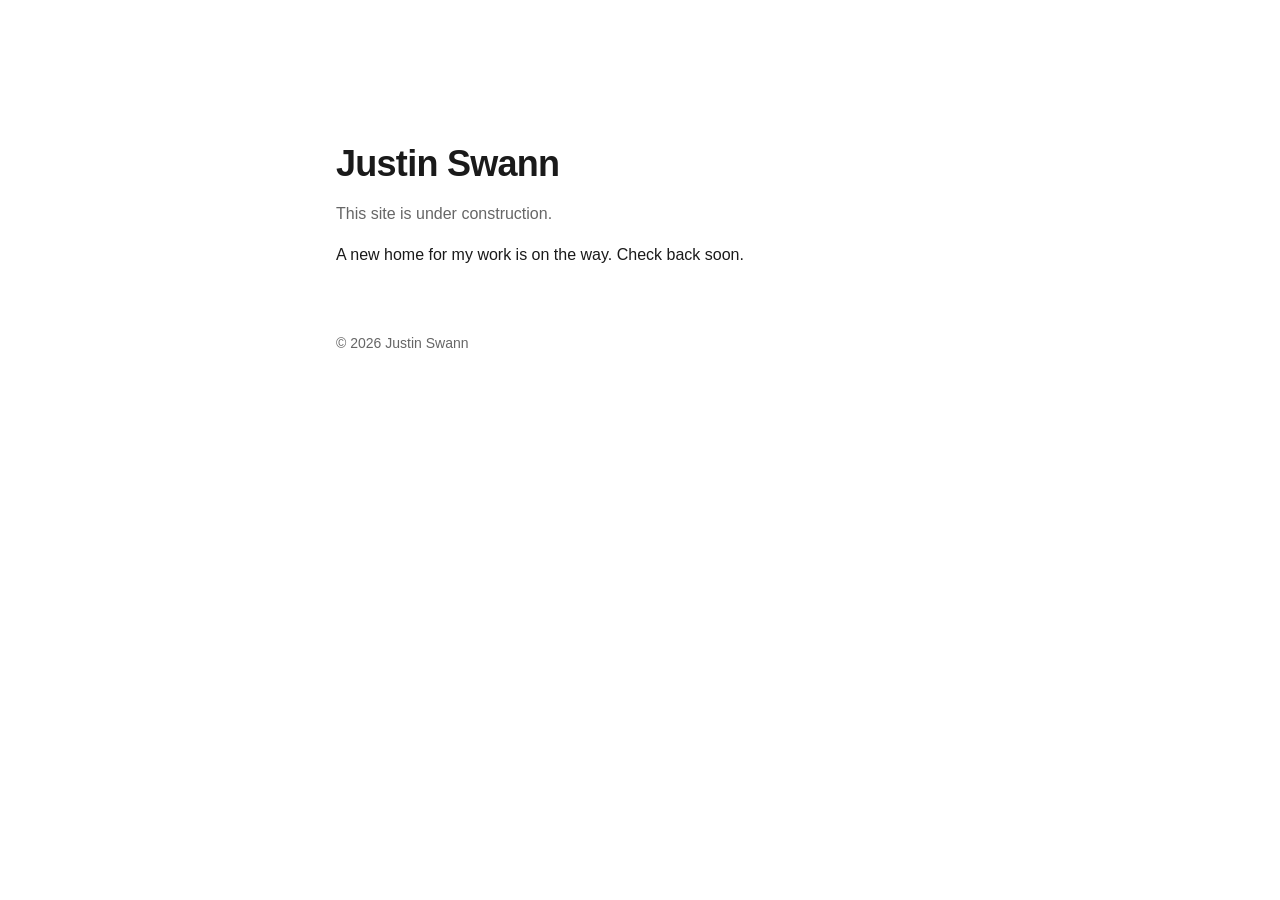
==== index.html @ 5f82a948 "Add starter index.html for GitHub Pages Co-Authored-By: Claude Fable 5.1 <noreply@anthropic.com> Cla" ====
<!DOCTYPE html>
<html lang="en">
<head>
  <meta charset="UTF-8">
  <meta name="viewport" content="width=device-width, initial-scale=1.0">
  <title>Justin Swann</title>
  <meta name="description" content="The personal website of Justin Swann.">
  <style>
    :root {
      --bg: #ffffff;
      --fg: #1a1a1a;
      --muted: #666666;
      --accent: #2a5db0;
    }
    @media (prefers-color-scheme: dark) {
      :root {
        --bg: #121212;
        --fg: #f0f0f0;
        --muted: #a0a0a0;
        --accent: #7aa7ff;
      }
    }
    * { box-sizing: border-box; }
    body {
      margin: 0;
      background: var(--bg);
      color: var(--fg);
      font-family: -apple-system, BlinkMacSystemFont, "Segoe UI", Roboto, Helvetica, Arial, sans-serif;
      line-height: 1.6;
    }
    main {
      max-width: 640px;
      margin: 0 auto;
      padding: 15vh 16px 64px;
    }
    h1 {
      font-size: 2.25rem;
      margin: 0 0 0.5rem;
      letter-spacing: -0.02em;
    }
    p { margin: 0 0 1rem; }
    .muted { color: var(--muted); }
    a { color: var(--accent); }
    footer {
      margin-top: 4rem;
      font-size: 0.875rem;
      color: var(--muted);
    }
  </style>
</head>
<body>
  <main>
    <h1>Justin Swann</h1>
    <p class="muted">This site is under construction.</p>
    <p>A new home for my work is on the way. Check back soon.</p>
    <footer>&copy; 2026 Justin Swann</footer>
  </main>
</body>
</html>
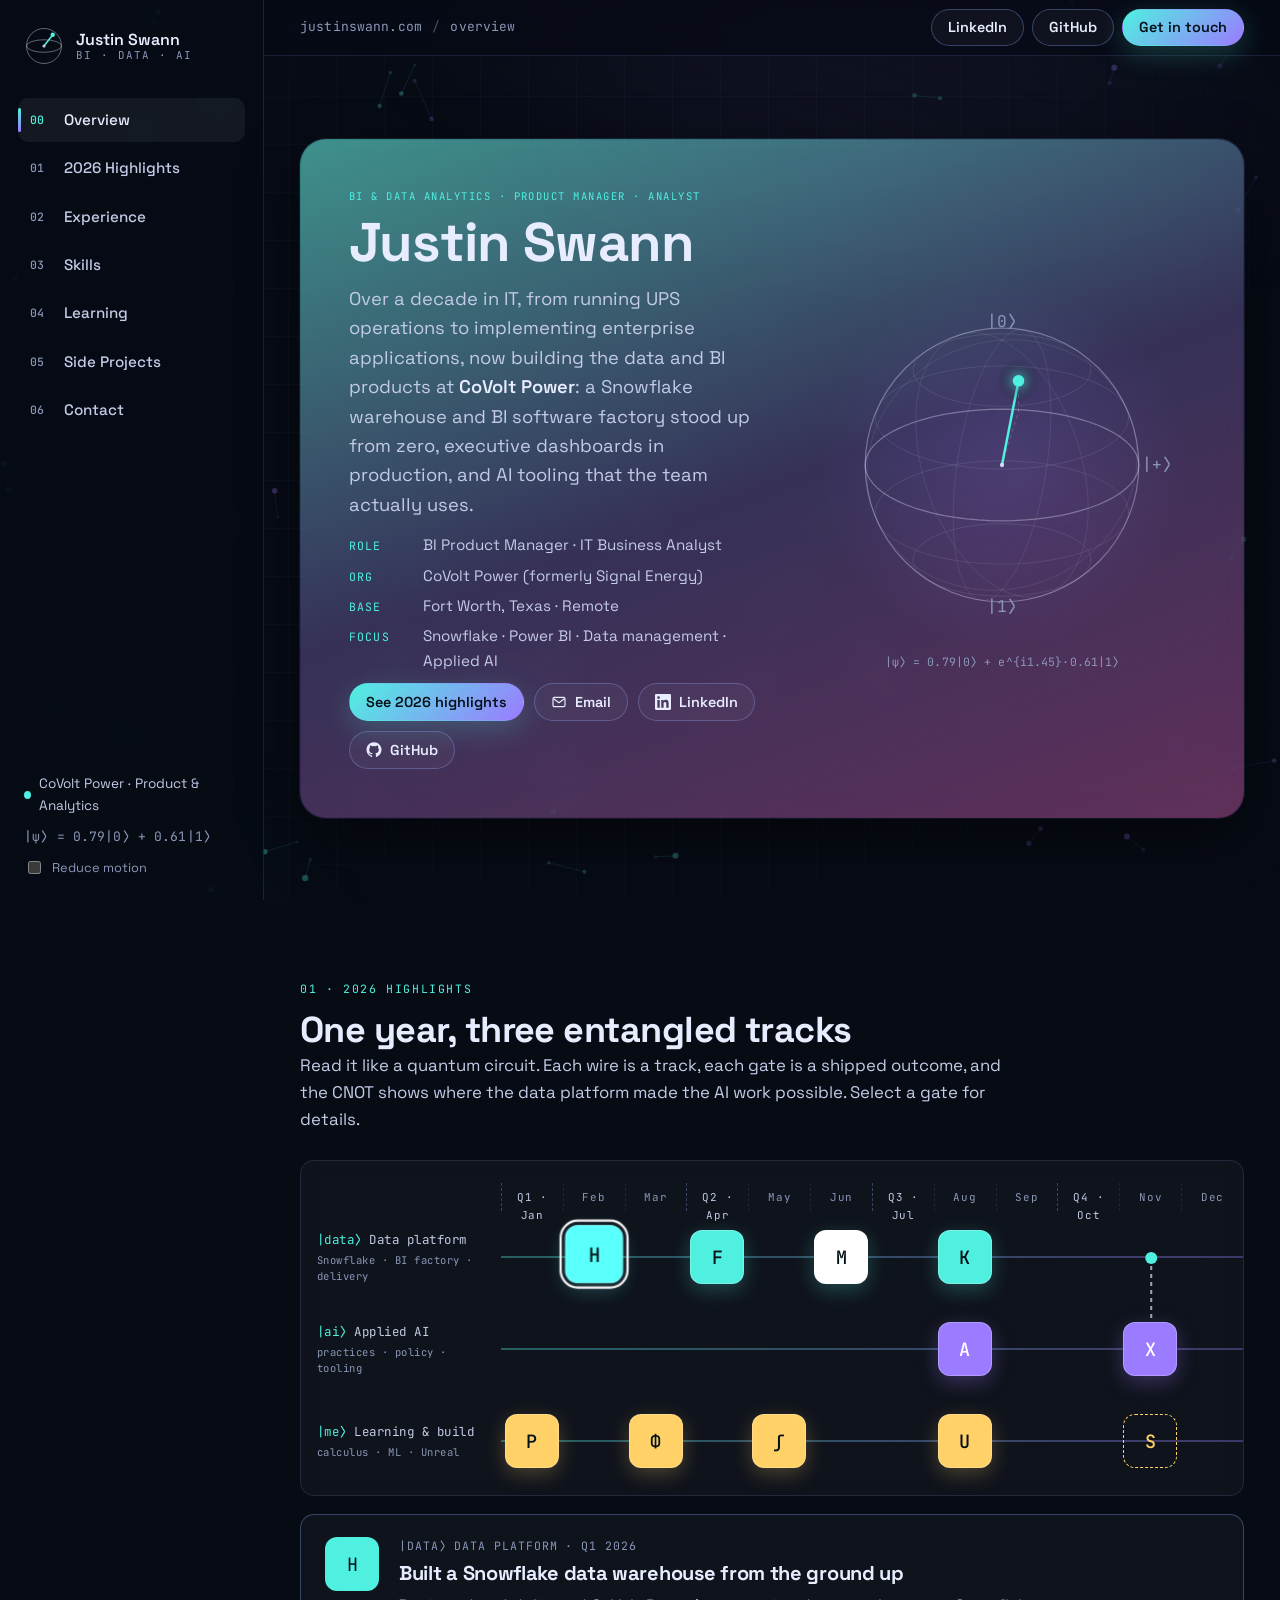
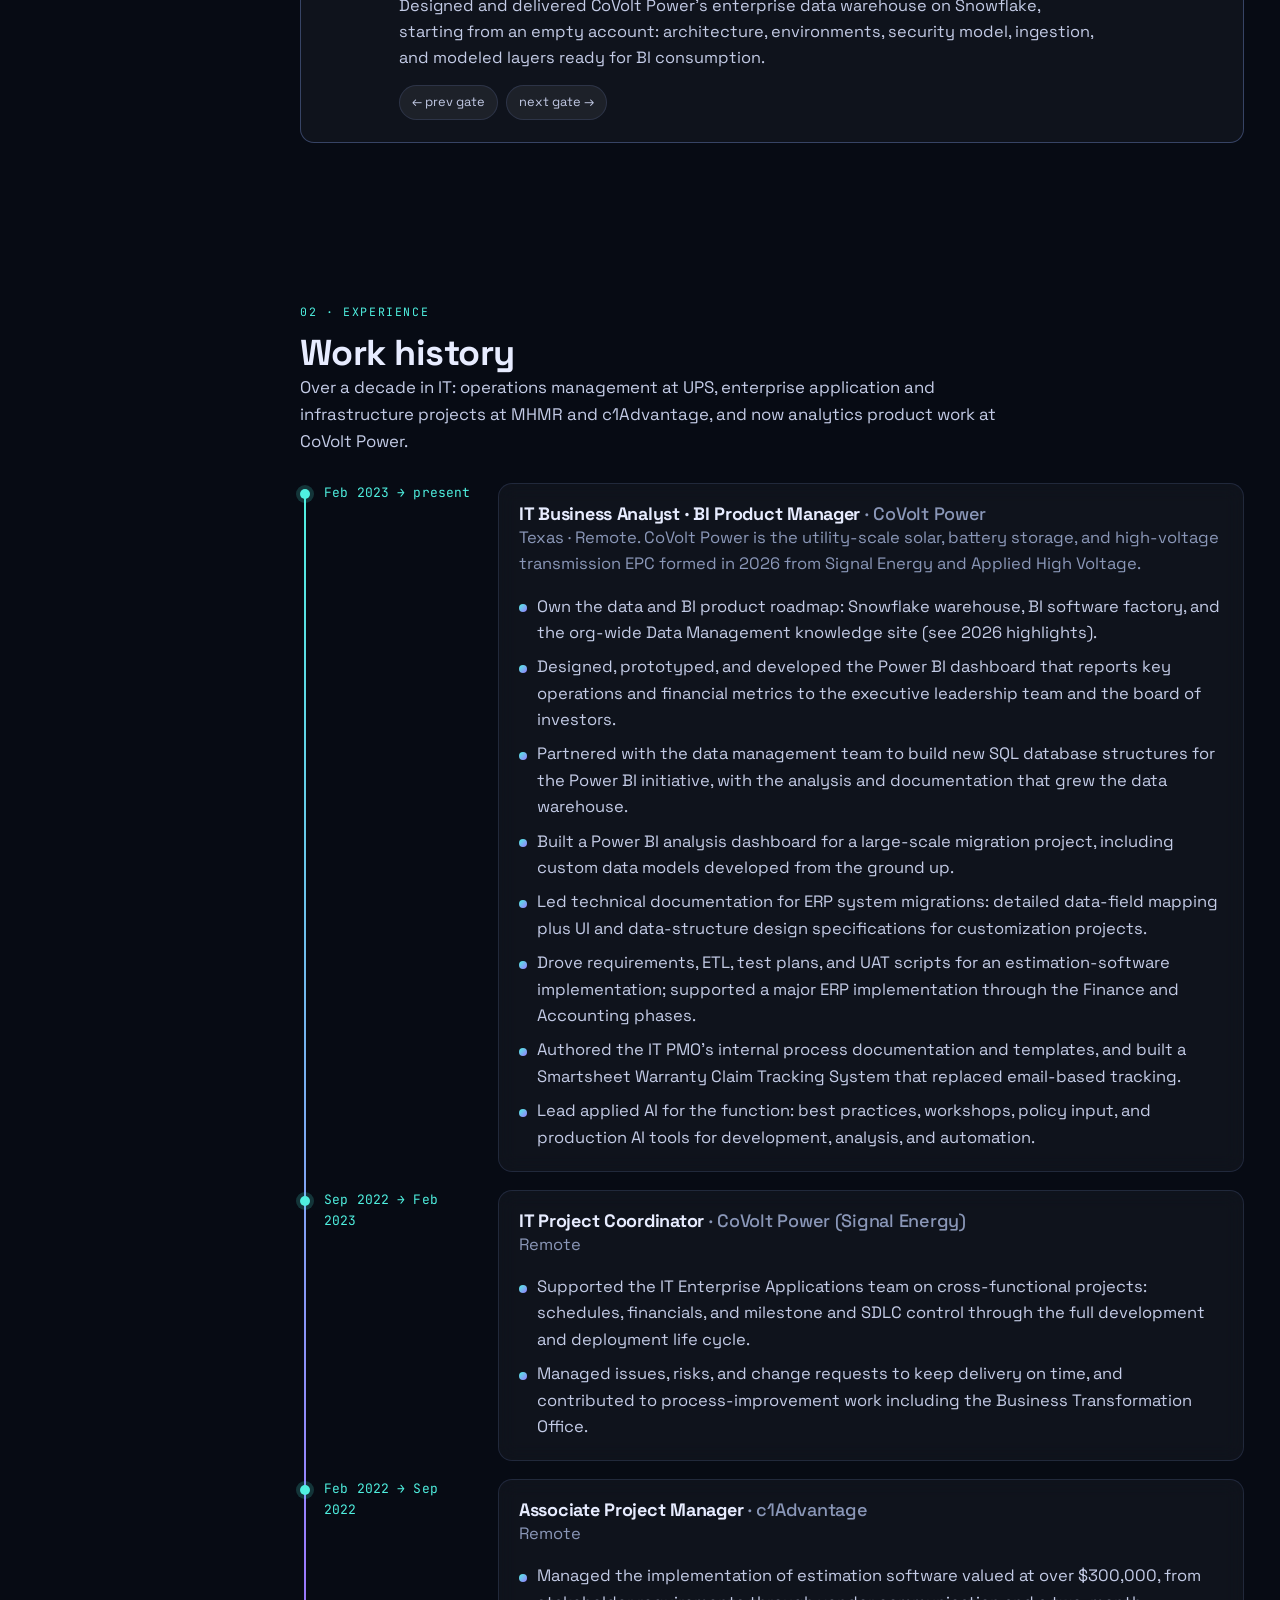
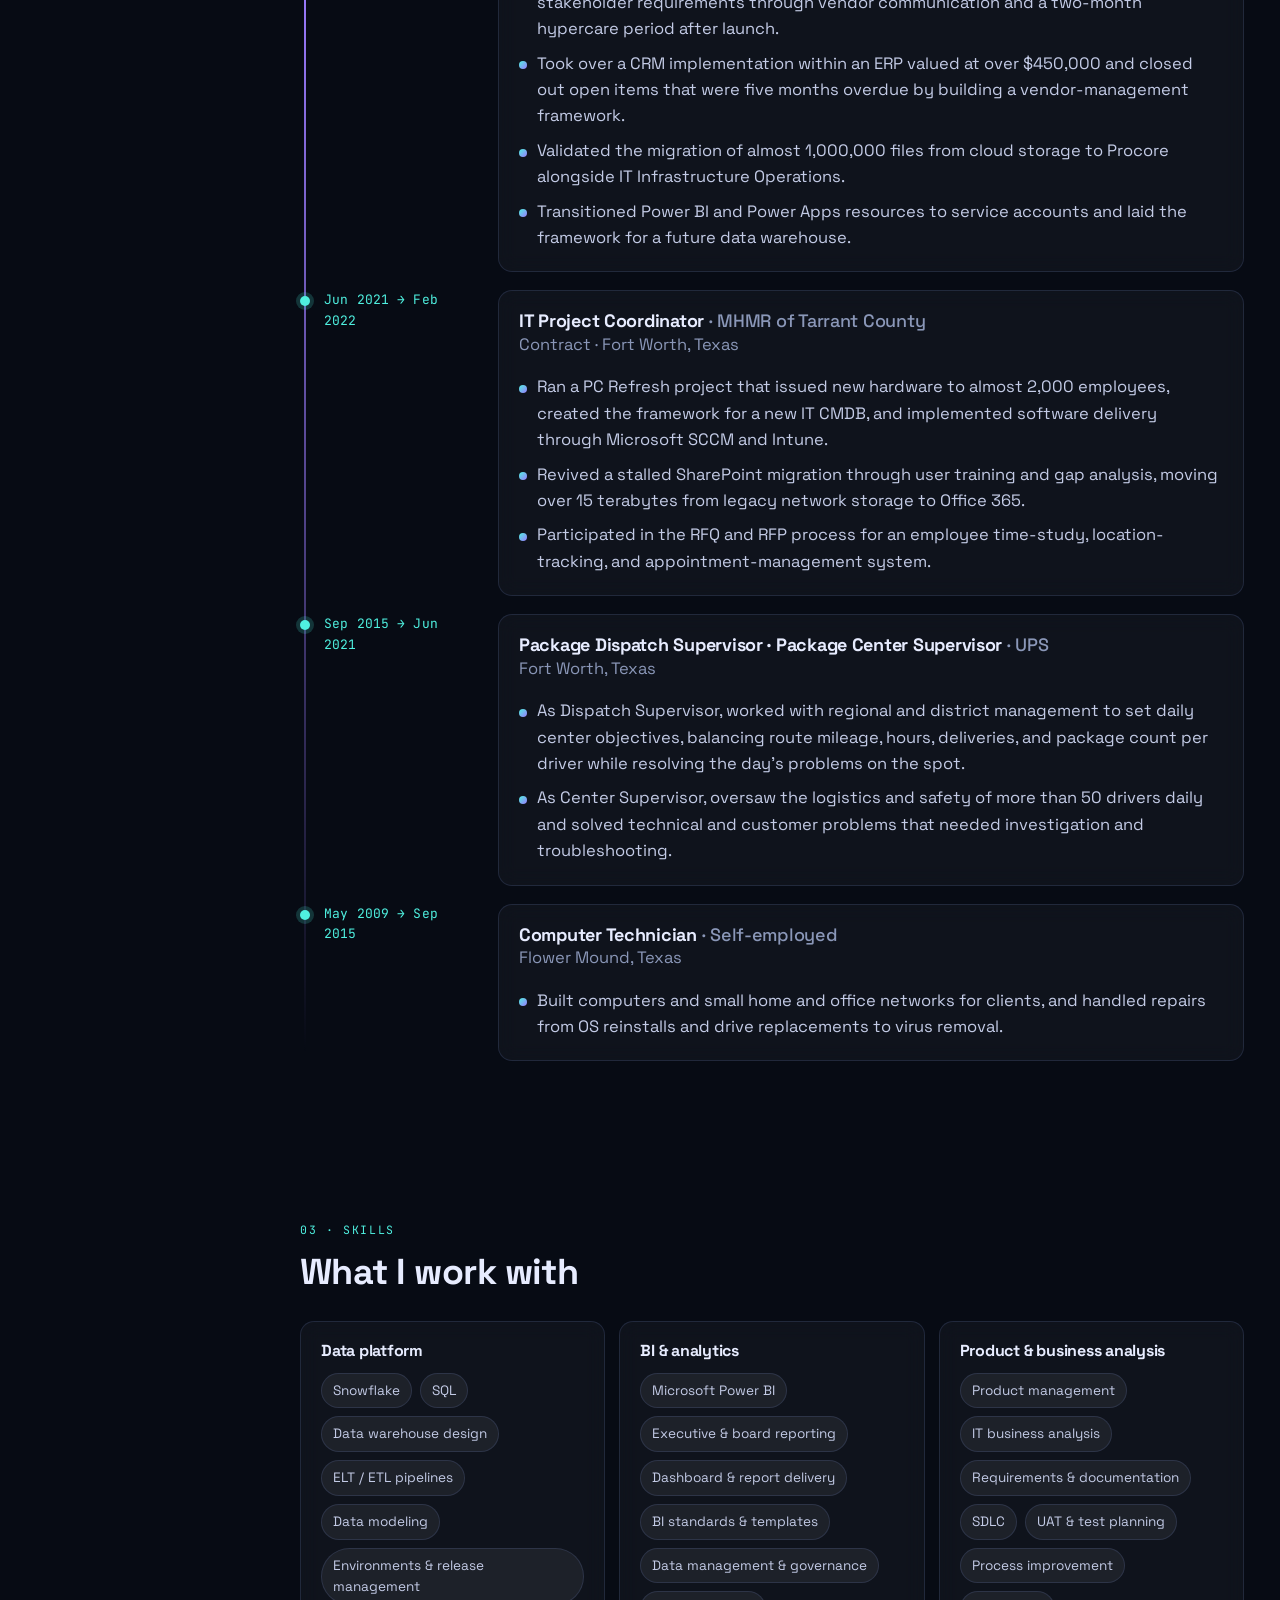
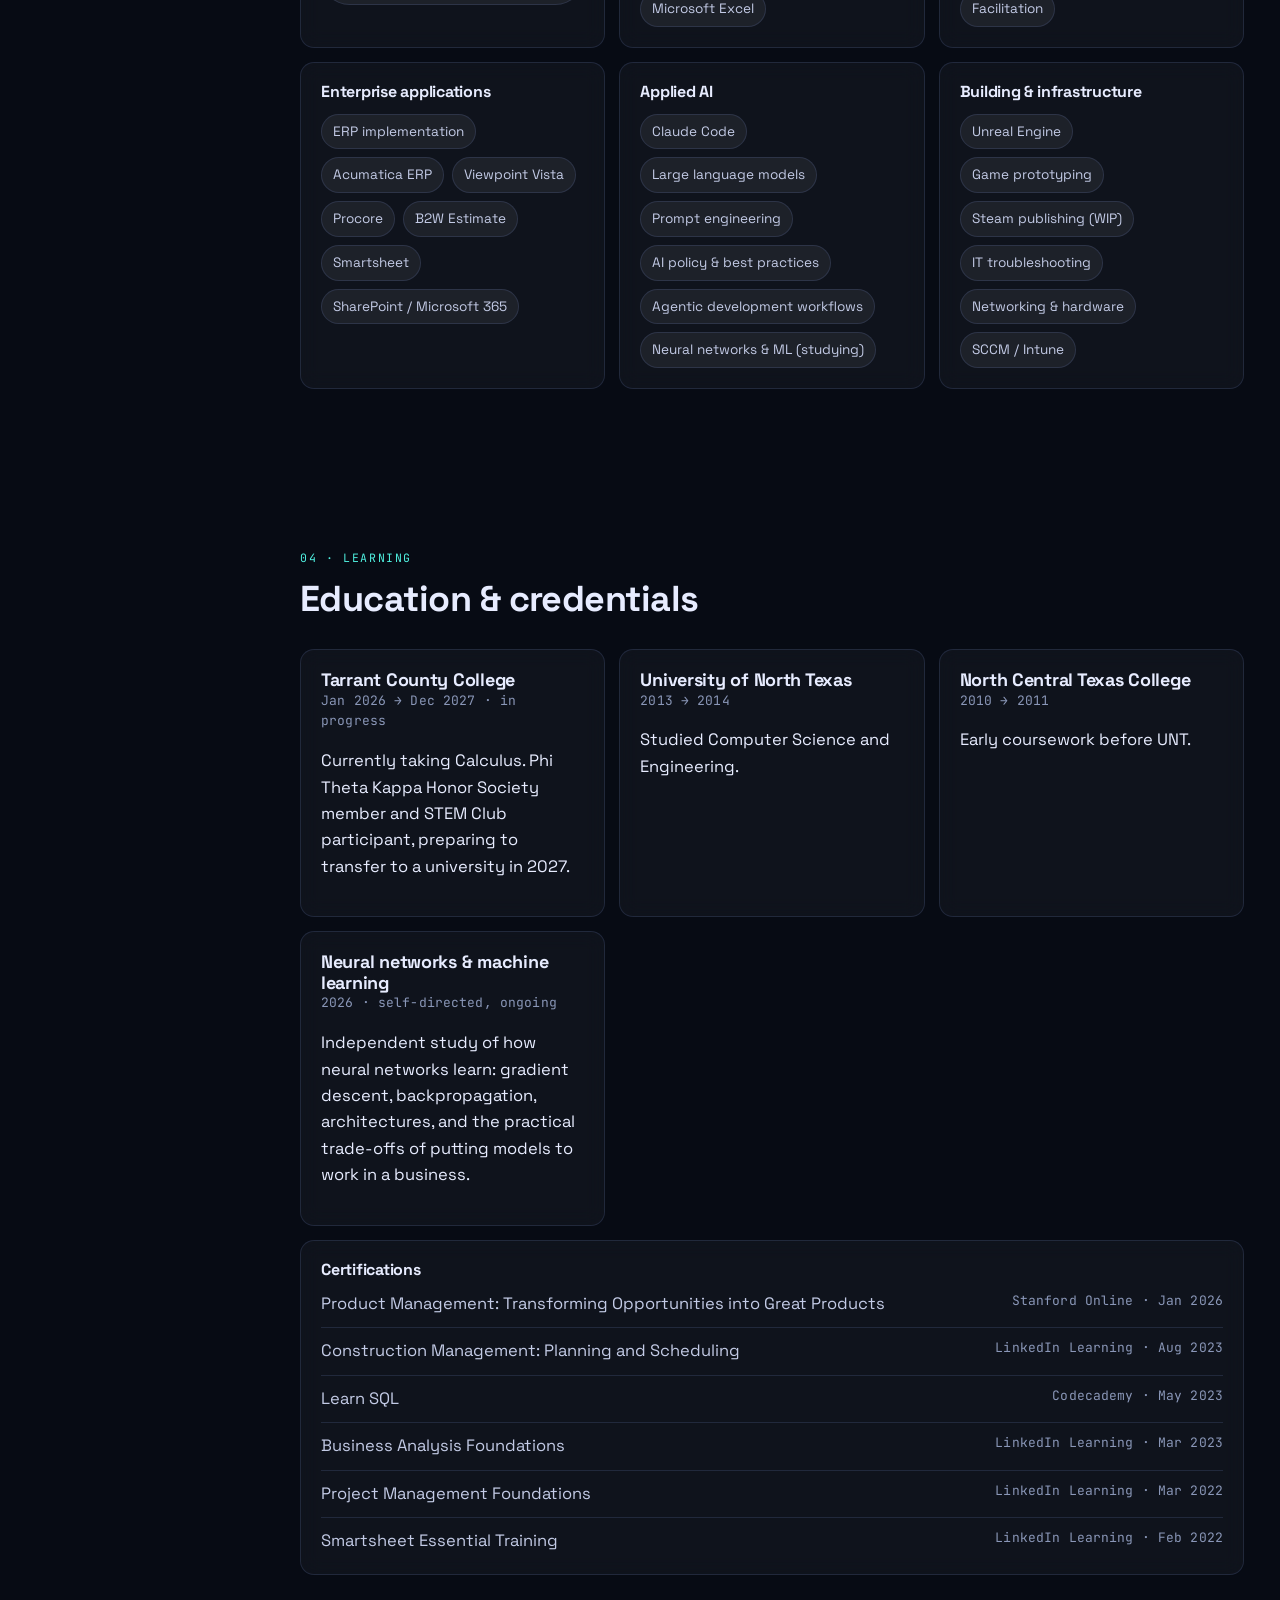
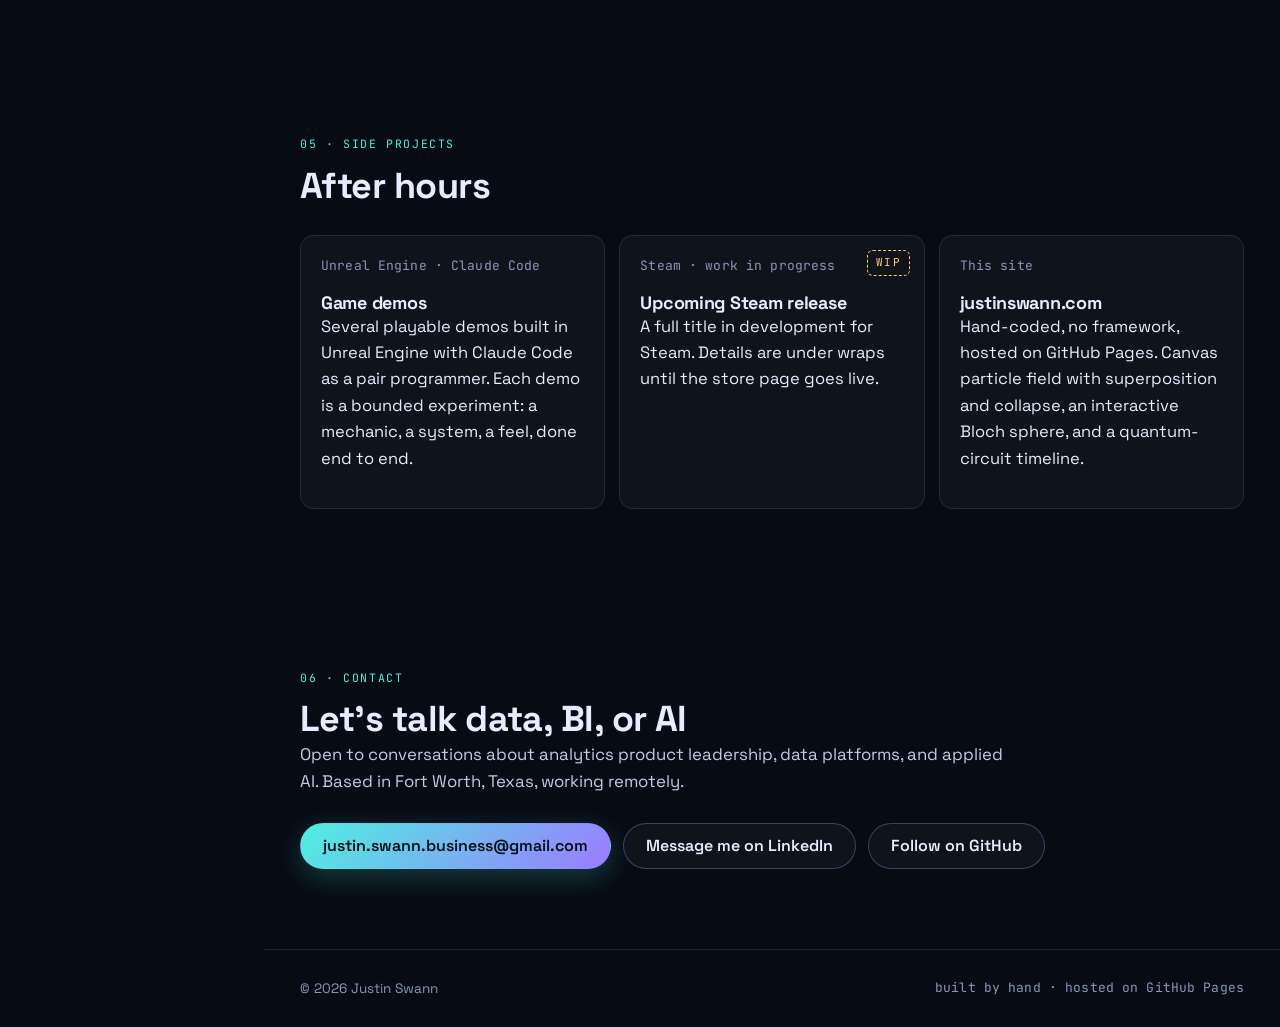
==== commit 481a1595: "Build quantum-themed portfolio site Replace the placeholder page with the full static site: app-shel" ====
--- a/index.html
+++ b/index.html
@@ -1,59 +1,516 @@
 <!DOCTYPE html>
-<html lang="en">
+<html lang="en" dir="ltr" class="no-js">
 <head>
   <meta charset="UTF-8">
-  <meta name="viewport" content="width=device-width, initial-scale=1.0">
-  <title>Justin Swann</title>
-  <meta name="description" content="The personal website of Justin Swann.">
-  <style>
-    :root {
-      --bg: #ffffff;
-      --fg: #1a1a1a;
-      --muted: #666666;
-      --accent: #2a5db0;
-    }
-    @media (prefers-color-scheme: dark) {
-      :root {
-        --bg: #121212;
-        --fg: #f0f0f0;
-        --muted: #a0a0a0;
-        --accent: #7aa7ff;
+  <meta name="viewport" content="width=device-width, initial-scale=1, viewport-fit=cover">
+  <title>Justin Swann | BI &amp; Data Analytics Product Manager</title>
+  <meta name="description" content="Justin Swann is a BI &amp; Data Analytics Product Manager and IT Business Analyst at CoVolt Power, based in Fort Worth, Texas. In 2026 he built a Snowflake data warehouse and BI software factory from the ground up, shipped production Power BI dashboards across the organization, and led AI best-practice and tooling efforts.">
+  <meta name="author" content="Justin Swann">
+  <meta name="robots" content="index, follow, max-image-preview:large, max-snippet:-1">
+  <meta name="theme-color" content="#070b14">
+  <meta name="color-scheme" content="dark">
+  <link rel="canonical" href="https://www.justinswann.com/">
+
+  <!-- Open Graph -->
+  <meta property="og:type" content="profile">
+  <meta property="og:site_name" content="Justin Swann">
+  <meta property="og:title" content="Justin Swann | BI &amp; Data Analytics Product Manager">
+  <meta property="og:description" content="Building data platforms, BI products, and production AI tooling at CoVolt Power. Portfolio, 2026 highlights, and contact.">
+  <meta property="og:url" content="https://www.justinswann.com/">
+  <meta property="og:image" content="https://www.justinswann.com/assets/img/og-image.png">
+  <meta property="og:image:width" content="1200">
+  <meta property="og:image:height" content="630">
+  <meta property="og:image:alt" content="Justin Swann, BI and Data Analytics Product Manager, on a quantum-themed background">
+  <meta property="og:locale" content="en_US">
+  <meta property="profile:first_name" content="Justin">
+  <meta property="profile:last_name" content="Swann">
+
+  <!-- Twitter / X -->
+  <meta name="twitter:card" content="summary_large_image">
+  <meta name="twitter:title" content="Justin Swann | BI &amp; Data Analytics Product Manager">
+  <meta name="twitter:description" content="Building data platforms, BI products, and production AI tooling at CoVolt Power.">
+  <meta name="twitter:image" content="https://www.justinswann.com/assets/img/og-image.png">
+
+  <!-- Icons -->
+  <link rel="icon" href="/assets/img/favicon.svg" type="image/svg+xml">
+  <link rel="icon" href="/assets/img/favicon-32.png" sizes="32x32" type="image/png">
+  <link rel="apple-touch-icon" href="/assets/img/apple-touch-icon.png">
+  <link rel="manifest" href="/site.webmanifest">
+
+  <!-- Fonts -->
+  <link rel="preconnect" href="https://fonts.googleapis.com">
+  <link rel="preconnect" href="https://fonts.gstatic.com" crossorigin>
+  <link rel="stylesheet" href="https://fonts.googleapis.com/css2?family=Space+Grotesk:wght@400;500;700&family=JetBrains+Mono:wght@400;500&display=swap">
+
+  <link rel="stylesheet" href="/assets/css/styles.css">
+
+  <!-- Structured data -->
+  <script type="application/ld+json">
+  {
+    "@context": "https://schema.org",
+    "@graph": [
+      {
+        "@type": "Person",
+        "@id": "https://www.justinswann.com/#person",
+        "name": "Justin Swann",
+        "givenName": "Justin",
+        "familyName": "Swann",
+        "url": "https://www.justinswann.com/",
+        "image": "https://www.justinswann.com/assets/img/og-image.png",
+        "jobTitle": ["BI & Data Analytics Product Manager", "IT Business Analyst"],
+        "description": "BI and Data Analytics Product Manager and IT Business Analyst with over a decade in IT. Builds Snowflake data warehouses, Power BI products, and production AI tooling.",
+        "email": "mailto:justin.swann.business@gmail.com",
+        "address": { "@type": "PostalAddress", "addressLocality": "Fort Worth", "addressRegion": "TX", "addressCountry": "US" },
+        "alumniOf": [
+          { "@type": "CollegeOrUniversity", "name": "Tarrant County College" },
+          { "@type": "CollegeOrUniversity", "name": "University of North Texas" },
+          { "@type": "CollegeOrUniversity", "name": "North Central Texas College" }
+        ],
+        "memberOf": { "@type": "Organization", "name": "Phi Theta Kappa Honor Society" },
+        "hasCredential": [
+          { "@type": "EducationalOccupationalCredential", "name": "Product Management: Transforming Opportunities into Great Products", "credentialCategory": "certificate", "recognizedBy": { "@type": "Organization", "name": "Stanford Online" } },
+          { "@type": "EducationalOccupationalCredential", "name": "Learn SQL", "credentialCategory": "certificate", "recognizedBy": { "@type": "Organization", "name": "Codecademy" } }
+        ],
+        "worksFor": {
+          "@type": "Organization",
+          "name": "CoVolt Power",
+          "url": "https://www.covolt.com/"
+        },
+        "sameAs": [
+          "https://www.linkedin.com/in/justin-swann",
+          "https://github.com/justinswann-site"
+        ],
+        "knowsAbout": [
+          "Business Intelligence",
+          "Data Analytics",
+          "Snowflake",
+          "Microsoft Power BI",
+          "SQL",
+          "Data Warehousing",
+          "Business Analysis",
+          "ERP Implementation",
+          "ELT Pipelines",
+          "Data Management",
+          "Product Management",
+          "Artificial Intelligence",
+          "Machine Learning",
+          "Claude Code",
+          "Unreal Engine"
+        ]
+      },
+      {
+        "@type": "WebSite",
+        "@id": "https://www.justinswann.com/#website",
+        "url": "https://www.justinswann.com/",
+        "name": "Justin Swann",
+        "description": "Portfolio and resume of Justin Swann, BI and Data Analytics Product Manager.",
+        "inLanguage": "en-US",
+        "about": { "@id": "https://www.justinswann.com/#person" }
+      },
+      {
+        "@type": "ProfilePage",
+        "@id": "https://www.justinswann.com/#profilepage",
+        "url": "https://www.justinswann.com/",
+        "name": "Justin Swann | BI & Data Analytics Product Manager",
+        "mainEntity": { "@id": "https://www.justinswann.com/#person" },
+        "isPartOf": { "@id": "https://www.justinswann.com/#website" }
       }
-    }
-    * { box-sizing: border-box; }
-    body {
-      margin: 0;
-      background: var(--bg);
-      color: var(--fg);
-      font-family: -apple-system, BlinkMacSystemFont, "Segoe UI", Roboto, Helvetica, Arial, sans-serif;
-      line-height: 1.6;
-    }
-    main {
-      max-width: 640px;
-      margin: 0 auto;
-      padding: 15vh 16px 64px;
-    }
-    h1 {
-      font-size: 2.25rem;
-      margin: 0 0 0.5rem;
-      letter-spacing: -0.02em;
-    }
-    p { margin: 0 0 1rem; }
-    .muted { color: var(--muted); }
-    a { color: var(--accent); }
-    footer {
-      margin-top: 4rem;
-      font-size: 0.875rem;
-      color: var(--muted);
-    }
-  </style>
+    ]
+  }
+  </script>
 </head>
 <body>
-  <main>
-    <h1>Justin Swann</h1>
-    <p class="muted">This site is under construction.</p>
-    <p>A new home for my work is on the way. Check back soon.</p>
-    <footer>&copy; 2026 Justin Swann</footer>
-  </main>
+  <a class="skip-link" href="#main">Skip to content</a>
+
+  <!-- Quantum particle field (decorative) -->
+  <canvas id="qfield" class="qfield" aria-hidden="true"></canvas>
+
+  <div class="app" id="top">
+    <!-- ===== Sidebar (desktop app chrome) ===== -->
+    <aside class="sidebar" aria-label="Site navigation">
+      <a class="brand" href="#top">
+        <span class="brand-mark" aria-hidden="true">
+          <svg viewBox="0 0 64 64" width="40" height="40" focusable="false">
+            <circle cx="32" cy="32" r="28" fill="none" stroke="currentColor" stroke-width="1.5" opacity=".5"/>
+            <ellipse cx="32" cy="32" rx="28" ry="10" fill="none" stroke="currentColor" stroke-width="1.5" opacity=".5"/>
+            <line x1="32" y1="32" x2="46" y2="14" stroke="var(--accent)" stroke-width="2.5" stroke-linecap="round"/>
+            <circle cx="46" cy="14" r="3.5" fill="var(--accent)"/>
+            <circle cx="32" cy="32" r="2.5" fill="currentColor"/>
+          </svg>
+        </span>
+        <span class="brand-text">
+          <strong>Justin Swann</strong>
+          <small>BI · Data · AI</small>
+        </span>
+      </a>
+
+      <nav class="nav" aria-label="Sections">
+        <a href="#top" class="nav-link is-active" data-nav="top"><span class="nav-idx">00</span>Overview</a>
+        <a href="#highlights" class="nav-link" data-nav="highlights"><span class="nav-idx">01</span>2026 Highlights</a>
+        <a href="#experience" class="nav-link" data-nav="experience"><span class="nav-idx">02</span>Experience</a>
+        <a href="#skills" class="nav-link" data-nav="skills"><span class="nav-idx">03</span>Skills</a>
+        <a href="#learning" class="nav-link" data-nav="learning"><span class="nav-idx">04</span>Learning</a>
+        <a href="#projects" class="nav-link" data-nav="projects"><span class="nav-idx">05</span>Side Projects</a>
+        <a href="#contact" class="nav-link" data-nav="contact"><span class="nav-idx">06</span>Contact</a>
+      </nav>
+
+      <div class="sidebar-foot">
+        <div class="status"><span class="status-dot" aria-hidden="true"></span>CoVolt Power · Product &amp; Analytics</div>
+        <div class="mono dim" id="state-readout" aria-live="polite">|ψ⟩ = α|0⟩ + β|1⟩</div>
+        <label class="motion-toggle">
+          <input type="checkbox" id="motion-toggle"> <span>Reduce motion</span>
+        </label>
+      </div>
+    </aside>
+
+    <!-- ===== Main column ===== -->
+    <div class="main-col">
+      <header class="topbar">
+        <div class="crumb mono" aria-hidden="true">justinswann.com <span class="crumb-sep">/</span> <span id="crumb">overview</span></div>
+        <div class="topbar-actions">
+          <a class="btn btn-ghost" href="https://www.linkedin.com/in/justin-swann" target="_blank" rel="noopener me">LinkedIn</a>
+          <a class="btn btn-ghost" href="https://github.com/justinswann-site" target="_blank" rel="noopener me">GitHub</a>
+          <a class="btn btn-primary" href="#contact">Get in touch</a>
+        </div>
+      </header>
+
+      <main id="main">
+        <!-- ===== Hero / Business card ===== -->
+        <section id="hero" class="section hero" aria-labelledby="hero-title">
+          <div class="card">
+            <div class="card-visual">
+              <canvas id="bloch" class="bloch" width="320" height="320" role="img" aria-label="Interactive Bloch sphere showing a qubit state. Move the pointer to rotate the state, click to measure."></canvas>
+              <div class="bloch-readout mono" id="bloch-readout" aria-live="polite">superposition · hover to steer · click to measure</div>
+            </div>
+            <div class="card-body">
+              <p class="eyebrow mono">BI &amp; Data Analytics · Product Manager<span class="eyebrow-more"> · Analyst</span></p>
+              <h1 id="hero-title">Justin Swann</h1>
+              <p class="lede-short">Data platforms, BI products, and production AI tooling at <strong>CoVolt Power</strong>.</p>
+              <p class="lede">Over a decade in IT, from running UPS operations to implementing enterprise applications, now building the data and BI products at <strong>CoVolt Power</strong>: a Snowflake warehouse and BI software factory stood up from zero, executive dashboards in production, and AI tooling that the team actually uses.</p>
+              <ul class="facts" aria-label="Quick facts">
+                <li><span class="fact-k mono">role</span><span>BI Product Manager · IT Business Analyst</span></li>
+                <li><span class="fact-k mono">org</span><span>CoVolt Power (formerly Signal Energy)</span></li>
+                <li><span class="fact-k mono">base</span><span>Fort Worth, Texas · Remote</span></li>
+                <li class="fact-more"><span class="fact-k mono">focus</span><span>Snowflake · Power BI · Data management · Applied AI</span></li>
+              </ul>
+              <div class="cta-row">
+                <a class="btn btn-primary" href="#highlights">See 2026 highlights</a>
+                <a class="btn btn-ghost" href="mailto:justin.swann.business@gmail.com" aria-label="Email Justin">
+                  <svg class="ico" viewBox="0 0 24 24" aria-hidden="true"><rect x="3" y="5" width="18" height="14" rx="2" fill="none" stroke="currentColor" stroke-width="1.8"/><path d="m4 7 8 6 8-6" fill="none" stroke="currentColor" stroke-width="1.8" stroke-linejoin="round"/></svg>
+                  <span class="btn-label">Email</span>
+                </a>
+                <a class="btn btn-ghost" href="https://www.linkedin.com/in/justin-swann" target="_blank" rel="noopener me" aria-label="Justin on LinkedIn">
+                  <svg class="ico" viewBox="0 0 24 24" aria-hidden="true"><path fill="currentColor" d="M20.45 20.45h-3.55v-5.57c0-1.33-.03-3.04-1.85-3.04-1.85 0-2.14 1.45-2.14 2.94v5.67H9.36V9h3.41v1.56h.05c.47-.9 1.63-1.85 3.36-1.85 3.6 0 4.27 2.37 4.27 5.45v6.29zM5.34 7.43a2.06 2.06 0 1 1 0-4.12 2.06 2.06 0 0 1 0 4.12zM7.12 20.45H3.56V9h3.56v11.45zM22.22 0H1.77C.79 0 0 .77 0 1.73v20.54C0 23.23.79 24 1.77 24h20.45c.98 0 1.78-.77 1.78-1.73V1.73C24 .77 23.2 0 22.22 0z"/></svg>
+                  <span class="btn-label">LinkedIn</span>
+                </a>
+                <a class="btn btn-ghost" href="https://github.com/justinswann-site" target="_blank" rel="noopener me" aria-label="Justin on GitHub">
+                  <svg class="ico" viewBox="0 0 24 24" aria-hidden="true"><path fill="currentColor" d="M12 .5C5.73.5.75 5.48.75 11.75c0 4.97 3.22 9.19 7.69 10.68.56.1.77-.24.77-.54v-1.9c-3.13.68-3.79-1.5-3.79-1.5-.51-1.3-1.25-1.65-1.25-1.65-1.02-.7.08-.68.08-.68 1.13.08 1.72 1.16 1.72 1.16 1 1.72 2.63 1.22 3.27.93.1-.73.39-1.22.71-1.5-2.5-.28-5.13-1.25-5.13-5.56 0-1.23.44-2.23 1.16-3.02-.12-.28-.5-1.43.11-2.98 0 0 .95-.3 3.1 1.15a10.8 10.8 0 0 1 5.65 0c2.15-1.46 3.1-1.15 3.1-1.15.61 1.55.23 2.7.11 2.98.72.79 1.16 1.79 1.16 3.02 0 4.32-2.64 5.27-5.15 5.55.4.35.76 1.03.76 2.08v3.08c0 .3.2.65.78.54 4.46-1.49 7.68-5.71 7.68-10.68C23.25 5.48 18.27.5 12 .5z"/></svg>
+                  <span class="btn-label">GitHub</span>
+                </a>
+              </div>
+            </div>
+          </div>
+          <p class="scroll-hint mono" aria-hidden="true">scroll ↓</p>
+        </section>
+
+        <!-- ===== 2026 Highlights as a quantum circuit ===== -->
+        <section id="highlights" class="section" aria-labelledby="highlights-title">
+          <header class="section-head">
+            <p class="eyebrow mono">01 · 2026 highlights</p>
+            <h2 id="highlights-title">One year, three entangled tracks</h2>
+            <p class="section-intro">Read it like a quantum circuit. Each wire is a track, each gate is a shipped outcome, and the CNOT shows where the data platform made the AI work possible. Select a gate for details.</p>
+          </header>
+
+          <div class="circuit" id="circuit" data-year="2026">
+            <!-- Rendered by assets/js/circuit.js. Static fallback list below is the SEO/no-JS content. -->
+          </div>
+
+          <div class="gate-detail" id="gate-detail" aria-live="polite">
+            <div class="gate-detail-inner">
+              <p class="mono dim">select a gate ↑</p>
+            </div>
+          </div>
+
+          <ol class="milestones" id="milestones">
+            <li data-wire="0" data-q="1" data-glyph="H" data-tag="Data platform">
+              <h3>Built a Snowflake data warehouse from the ground up</h3>
+              <p>Designed and delivered CoVolt Power's enterprise data warehouse on Snowflake, starting from an empty account: architecture, environments, security model, ingestion, and modeled layers ready for BI consumption.</p>
+            </li>
+            <li data-wire="0" data-q="2" data-glyph="F" data-tag="Data platform">
+              <h3>Stood up a BI software factory</h3>
+              <p>Established the delivery system for analytics as a product: source control, environments, review and release process, standards, and templates so dashboards and reports ship repeatably instead of one-off.</p>
+            </li>
+            <li data-wire="0" data-q="2" data-glyph="M" data-tag="Delivery">
+              <h3>Released dashboards and reports to Production</h3>
+              <p>Shipped multiple production dashboards and reports for the Executive Leadership Team and for teams across the organization, moving leadership reporting from manual assembly to governed, refreshing analytics.</p>
+            </li>
+            <li data-wire="0" data-q="3" data-glyph="K" data-tag="Data management">
+              <h3>Launched an org-wide Data Management knowledge site</h3>
+              <p>Created the single front door for data at CoVolt: release news for every dashboard and report, links to BI guidance and standards, and how-to content so the organization can self-serve.</p>
+            </li>
+            <li data-wire="1" data-q="3" data-glyph="A" data-tag="Applied AI">
+              <h3>Guided AI best practices, workshops, and policy</h3>
+              <p>In Q3 and Q4 the focus shifted to AI. Participated in and provided guidance for CoVolt's AI best practices, ran and contributed to workshops, and helped shape the policies that govern how the company uses AI.</p>
+            </li>
+            <li data-wire="1" data-q="4" data-glyph="X" data-tag="Applied AI">
+              <h3>Implemented production-level AI tools</h3>
+              <p>Put AI to work in production for development, analysis, and automation: tooling that accelerates building data products, speeds up analysis, and removes repetitive work from the team's day.</p>
+            </li>
+            <li data-wire="2" data-q="1" data-glyph="P" data-tag="Credential">
+              <h3>Certified in Product Management by Stanford Online</h3>
+              <p>Completed Stanford Online's "Product Management: Transforming Opportunities into Great Products" in January 2026. The frameworks went straight into the 2026 data and BI roadmap.</p>
+            </li>
+            <li data-wire="2" data-q="1" data-glyph="Φ" data-tag="Honors">
+              <h3>Inducted into Phi Theta Kappa at Tarrant County College</h3>
+              <p>Accepted into the Phi Theta Kappa Honor Society while enrolled at Tarrant County College, where I'm also active in the STEM Club and preparing to transfer to a university in 2027.</p>
+            </li>
+            <li data-wire="2" data-q="2" data-glyph="∫" data-tag="Learning">
+              <h3>Calculus at TCC, neural networks on my own time</h3>
+              <p>Taking Calculus at Tarrant County College to rebuild the math foundation, and self-studying neural networks and machine learning in parallel so the AI work is grounded in how the models actually learn.</p>
+            </li>
+            <li data-wire="2" data-q="3" data-glyph="U" data-tag="Building">
+              <h3>Shipped several Unreal Engine game demos with Claude Code</h3>
+              <p>Using Claude Code as a development partner in personal time, built multiple playable game demos in Unreal Engine, treating each one as a sprint to learn the engine and agentic workflows.</p>
+            </li>
+            <li data-wire="2" data-q="4" data-glyph="S" data-tag="Building" data-wip="true">
+              <h3>Steam release in progress</h3>
+              <p>An upcoming Steam title is in active development. Work in progress; details to follow at release.</p>
+            </li>
+          </ol>
+        </section>
+
+        <!-- ===== Experience ===== -->
+        <section id="experience" class="section" aria-labelledby="experience-title">
+          <header class="section-head">
+            <p class="eyebrow mono">02 · experience</p>
+            <h2 id="experience-title">Work history</h2>
+            <p class="section-intro">Over a decade in IT: operations management at UPS, enterprise application and infrastructure projects at MHMR and c1Advantage, and now analytics product work at CoVolt Power.</p>
+          </header>
+
+          <ol class="timeline">
+            <li class="tl-item is-current">
+              <div class="tl-meta mono">Feb 2023 → present</div>
+              <div class="tl-body panel">
+                <h3>IT Business Analyst · BI Product Manager <span class="at">· CoVolt Power</span></h3>
+                <p class="dim">Texas · Remote. CoVolt Power is the utility-scale solar, battery storage, and high-voltage transmission EPC formed in 2026 from Signal Energy and Applied High Voltage.</p>
+                <ul class="bullets">
+                  <li>Own the data and BI product roadmap: Snowflake warehouse, BI software factory, and the org-wide Data Management knowledge site (see 2026 highlights).</li>
+                  <li>Designed, prototyped, and developed the Power BI dashboard that reports key operations and financial metrics to the executive leadership team and the board of investors.</li>
+                  <li>Partnered with the data management team to build new SQL database structures for the Power BI initiative, with the analysis and documentation that grew the data warehouse.</li>
+                  <li>Built a Power BI analysis dashboard for a large-scale migration project, including custom data models developed from the ground up.</li>
+                  <li>Led technical documentation for ERP system migrations: detailed data-field mapping plus UI and data-structure design specifications for customization projects.</li>
+                  <li>Drove requirements, ETL, test plans, and UAT scripts for an estimation-software implementation; supported a major ERP implementation through the Finance and Accounting phases.</li>
+                  <li>Authored the IT PMO's internal process documentation and templates, and built a Smartsheet Warranty Claim Tracking System that replaced email-based tracking.</li>
+                  <li>Lead applied AI for the function: best practices, workshops, policy input, and production AI tools for development, analysis, and automation.</li>
+                </ul>
+              </div>
+            </li>
+            <li class="tl-item">
+              <div class="tl-meta mono">Sep 2022 → Feb 2023</div>
+              <div class="tl-body panel">
+                <h3>IT Project Coordinator <span class="at">· CoVolt Power (Signal Energy)</span></h3>
+                <p class="dim">Remote</p>
+                <ul class="bullets">
+                  <li>Supported the IT Enterprise Applications team on cross-functional projects: schedules, financials, and milestone and SDLC control through the full development and deployment life cycle.</li>
+                  <li>Managed issues, risks, and change requests to keep delivery on time, and contributed to process-improvement work including the Business Transformation Office.</li>
+                </ul>
+              </div>
+            </li>
+            <li class="tl-item">
+              <div class="tl-meta mono">Feb 2022 → Sep 2022</div>
+              <div class="tl-body panel">
+                <h3>Associate Project Manager <span class="at">· c1Advantage</span></h3>
+                <p class="dim">Remote</p>
+                <ul class="bullets">
+                  <li>Managed the implementation of estimation software valued at over $300,000, from stakeholder requirements through vendor communication and a two-month hypercare period after launch.</li>
+                  <li>Took over a CRM implementation within an ERP valued at over $450,000 and closed out open items that were five months overdue by building a vendor-management framework.</li>
+                  <li>Validated the migration of almost 1,000,000 files from cloud storage to Procore alongside IT Infrastructure Operations.</li>
+                  <li>Transitioned Power BI and Power Apps resources to service accounts and laid the framework for a future data warehouse.</li>
+                </ul>
+              </div>
+            </li>
+            <li class="tl-item">
+              <div class="tl-meta mono">Jun 2021 → Feb 2022</div>
+              <div class="tl-body panel">
+                <h3>IT Project Coordinator <span class="at">· MHMR of Tarrant County</span></h3>
+                <p class="dim">Contract · Fort Worth, Texas</p>
+                <ul class="bullets">
+                  <li>Ran a PC Refresh project that issued new hardware to almost 2,000 employees, created the framework for a new IT CMDB, and implemented software delivery through Microsoft SCCM and Intune.</li>
+                  <li>Revived a stalled SharePoint migration through user training and gap analysis, moving over 15 terabytes from legacy network storage to Office 365.</li>
+                  <li>Participated in the RFQ and RFP process for an employee time-study, location-tracking, and appointment-management system.</li>
+                </ul>
+              </div>
+            </li>
+            <li class="tl-item">
+              <div class="tl-meta mono">Sep 2015 → Jun 2021</div>
+              <div class="tl-body panel">
+                <h3>Package Dispatch Supervisor · Package Center Supervisor <span class="at">· UPS</span></h3>
+                <p class="dim">Fort Worth, Texas</p>
+                <ul class="bullets">
+                  <li>As Dispatch Supervisor, worked with regional and district management to set daily center objectives, balancing route mileage, hours, deliveries, and package count per driver while resolving the day's problems on the spot.</li>
+                  <li>As Center Supervisor, oversaw the logistics and safety of more than 50 drivers daily and solved technical and customer problems that needed investigation and troubleshooting.</li>
+                </ul>
+              </div>
+            </li>
+            <li class="tl-item">
+              <div class="tl-meta mono">May 2009 → Sep 2015</div>
+              <div class="tl-body panel">
+                <h3>Computer Technician <span class="at">· Self-employed</span></h3>
+                <p class="dim">Flower Mound, Texas</p>
+                <ul class="bullets">
+                  <li>Built computers and small home and office networks for clients, and handled repairs from OS reinstalls and drive replacements to virus removal.</li>
+                </ul>
+              </div>
+            </li>
+          </ol>
+        </section>
+
+        <!-- ===== Skills ===== -->
+        <section id="skills" class="section" aria-labelledby="skills-title">
+          <header class="section-head">
+            <p class="eyebrow mono">03 · skills</p>
+            <h2 id="skills-title">What I work with</h2>
+          </header>
+          <div class="skill-grid">
+            <div class="panel skill-group">
+              <h3>Data platform</h3>
+              <ul class="chips">
+                <li>Snowflake</li><li>SQL</li><li>Data warehouse design</li><li>ELT / ETL pipelines</li><li>Data modeling</li><li>Environments &amp; release management</li>
+              </ul>
+            </div>
+            <div class="panel skill-group">
+              <h3>BI &amp; analytics</h3>
+              <ul class="chips">
+                <li>Microsoft Power BI</li><li>Executive &amp; board reporting</li><li>Dashboard &amp; report delivery</li><li>BI standards &amp; templates</li><li>Data management &amp; governance</li><li>Microsoft Excel</li>
+              </ul>
+            </div>
+            <div class="panel skill-group">
+              <h3>Product &amp; business analysis</h3>
+              <ul class="chips">
+                <li>Product management</li><li>IT business analysis</li><li>Requirements &amp; documentation</li><li>SDLC</li><li>UAT &amp; test planning</li><li>Process improvement</li><li>Facilitation</li>
+              </ul>
+            </div>
+            <div class="panel skill-group">
+              <h3>Enterprise applications</h3>
+              <ul class="chips">
+                <li>ERP implementation</li><li>Acumatica ERP</li><li>Viewpoint Vista</li><li>Procore</li><li>B2W Estimate</li><li>Smartsheet</li><li>SharePoint / Microsoft 365</li>
+              </ul>
+            </div>
+            <div class="panel skill-group">
+              <h3>Applied AI</h3>
+              <ul class="chips">
+                <li>Claude Code</li><li>Large language models</li><li>Prompt engineering</li><li>AI policy &amp; best practices</li><li>Agentic development workflows</li><li>Neural networks &amp; ML (studying)</li>
+              </ul>
+            </div>
+            <div class="panel skill-group">
+              <h3>Building &amp; infrastructure</h3>
+              <ul class="chips">
+                <li>Unreal Engine</li><li>Game prototyping</li><li>Steam publishing (WIP)</li><li>IT troubleshooting</li><li>Networking &amp; hardware</li><li>SCCM / Intune</li>
+              </ul>
+            </div>
+          </div>
+        </section>
+
+        <!-- ===== Learning ===== -->
+        <section id="learning" class="section" aria-labelledby="learning-title">
+          <header class="section-head">
+            <p class="eyebrow mono">04 · learning</p>
+            <h2 id="learning-title">Education &amp; credentials</h2>
+          </header>
+          <div class="two-col">
+            <div class="panel">
+              <h3>Tarrant County College</h3>
+              <p class="mono dim">Jan 2026 → Dec 2027 · in progress</p>
+              <p>Currently taking Calculus. Phi Theta Kappa Honor Society member and STEM Club participant, preparing to transfer to a university in 2027.</p>
+            </div>
+            <div class="panel">
+              <h3>University of North Texas</h3>
+              <p class="mono dim">2013 → 2014</p>
+              <p>Studied Computer Science and Engineering.</p>
+            </div>
+            <div class="panel">
+              <h3>North Central Texas College</h3>
+              <p class="mono dim">2010 → 2011</p>
+              <p>Early coursework before UNT.</p>
+            </div>
+            <div class="panel">
+              <h3>Neural networks &amp; machine learning</h3>
+              <p class="mono dim">2026 · self-directed, ongoing</p>
+              <p>Independent study of how neural networks learn: gradient descent, backpropagation, architectures, and the practical trade-offs of putting models to work in a business.</p>
+            </div>
+            <div class="panel skill-group" style="grid-column: 1 / -1;">
+              <h3>Certifications</h3>
+              <ul class="creds">
+                <li><span>Product Management: Transforming Opportunities into Great Products</span><span class="mono dim">Stanford Online · Jan 2026</span></li>
+                <li><span>Construction Management: Planning and Scheduling</span><span class="mono dim">LinkedIn Learning · Aug 2023</span></li>
+                <li><span>Learn SQL</span><span class="mono dim">Codecademy · May 2023</span></li>
+                <li><span>Business Analysis Foundations</span><span class="mono dim">LinkedIn Learning · Mar 2023</span></li>
+                <li><span>Project Management Foundations</span><span class="mono dim">LinkedIn Learning · Mar 2022</span></li>
+                <li><span>Smartsheet Essential Training</span><span class="mono dim">LinkedIn Learning · Feb 2022</span></li>
+              </ul>
+            </div>
+          </div>
+        </section>
+
+        <!-- ===== Side projects ===== -->
+        <section id="projects" class="section" aria-labelledby="projects-title">
+          <header class="section-head">
+            <p class="eyebrow mono">05 · side projects</p>
+            <h2 id="projects-title">After hours</h2>
+          </header>
+          <div class="two-col">
+            <article class="panel project">
+              <p class="mono dim">Unreal Engine · Claude Code</p>
+              <h3>Game demos</h3>
+              <p>Several playable demos built in Unreal Engine with Claude Code as a pair programmer. Each demo is a bounded experiment: a mechanic, a system, a feel, done end to end.</p>
+            </article>
+            <article class="panel project is-wip">
+              <p class="mono dim">Steam · work in progress</p>
+              <h3>Upcoming Steam release</h3>
+              <p>A full title in development for Steam. Details are under wraps until the store page goes live.</p>
+              <span class="wip-badge mono">WIP</span>
+            </article>
+            <article class="panel project">
+              <p class="mono dim">This site</p>
+              <h3>justinswann.com</h3>
+              <p>Hand-coded, no framework, hosted on GitHub Pages. Canvas particle field with superposition and collapse, an interactive Bloch sphere, and a quantum-circuit timeline.</p>
+            </article>
+          </div>
+        </section>
+
+        <!-- ===== Contact ===== -->
+        <section id="contact" class="section" aria-labelledby="contact-title">
+          <header class="section-head">
+            <p class="eyebrow mono">06 · contact</p>
+            <h2 id="contact-title">Let's talk data, BI, or AI</h2>
+            <p class="section-intro">Open to conversations about analytics product leadership, data platforms, and applied AI. Based in Fort Worth, Texas, working remotely.</p>
+          </header>
+          <div class="contact-row">
+            <a class="btn btn-primary btn-lg" href="mailto:justin.swann.business@gmail.com">justin.swann.business@gmail.com</a>
+            <a class="btn btn-ghost btn-lg" href="https://www.linkedin.com/in/justin-swann" target="_blank" rel="noopener me">Message me on LinkedIn</a>
+            <a class="btn btn-ghost btn-lg" href="https://github.com/justinswann-site" target="_blank" rel="noopener me">Follow on GitHub</a>
+          </div>
+        </section>
+      </main>
+
+      <footer class="footer">
+        <span>&copy; <span id="year">2026</span> Justin Swann</span>
+        <span class="mono dim">built by hand · hosted on GitHub Pages</span>
+      </footer>
+    </div>
+  </div>
+
+  <!-- ===== Mobile tab bar ===== -->
+  <nav class="tabbar" aria-label="Quick navigation">
+    <a href="#top" data-nav="top" class="is-active" aria-label="Card"><svg viewBox="0 0 24 24" aria-hidden="true"><rect x="3" y="5" width="18" height="14" rx="2" fill="none" stroke="currentColor" stroke-width="1.6"/><circle cx="9" cy="12" r="2.2" fill="none" stroke="currentColor" stroke-width="1.6"/><path d="M13 10h5M13 14h5" stroke="currentColor" stroke-width="1.6" stroke-linecap="round"/></svg><span>Card</span></a>
+    <a href="#highlights" data-nav="highlights" aria-label="2026 highlights"><svg viewBox="0 0 24 24" aria-hidden="true"><path d="M3 8h18M3 16h18" stroke="currentColor" stroke-width="1.6" stroke-linecap="round"/><rect x="8" y="5" width="6" height="6" rx="1" fill="none" stroke="currentColor" stroke-width="1.6"/><circle cx="16" cy="16" r="2" fill="none" stroke="currentColor" stroke-width="1.6"/></svg><span>2026</span></a>
+    <a href="#experience" data-nav="experience" aria-label="Experience"><svg viewBox="0 0 24 24" aria-hidden="true"><rect x="3" y="7" width="18" height="13" rx="2" fill="none" stroke="currentColor" stroke-width="1.6"/><path d="M9 7V5a1 1 0 0 1 1-1h4a1 1 0 0 1 1 1v2" fill="none" stroke="currentColor" stroke-width="1.6"/></svg><span>Work</span></a>
+    <a href="#contact" data-nav="contact" aria-label="Contact"><svg viewBox="0 0 24 24" aria-hidden="true"><rect x="3" y="5" width="18" height="14" rx="2" fill="none" stroke="currentColor" stroke-width="1.6"/><path d="m4 7 8 6 8-6" fill="none" stroke="currentColor" stroke-width="1.6" stroke-linejoin="round"/></svg><span>Contact</span></a>
+  </nav>
+
+  <script src="/assets/js/quantum.js" defer></script>
+  <script src="/assets/js/bloch.js" defer></script>
+  <script src="/assets/js/circuit.js" defer></script>
+  <script src="/assets/js/main.js" defer></script>
 </body>
 </html>
--- a/assets/css/styles.css
+++ b/assets/css/styles.css
@@ -0,0 +1,571 @@
+/* ==========================================================================
+   justinswann.com — quantum theme
+   Mobile-first. Desktop (>= 1024px) becomes an app shell; mobile is a card.
+   Browser targets: Chrome, Firefox, Safari, Edge (current − 2). Only widely
+   shipped CSS is used; prefixed fallbacks where Safari still needs them.
+   ========================================================================== */
+
+:root {
+  color-scheme: dark;
+
+  --bg: #070b14;
+  --bg-2: #0b1222;
+  --bg-3: #101a30;
+  --surface: rgba(255, 255, 255, 0.035);
+  --surface-2: rgba(255, 255, 255, 0.06);
+  --border: rgba(140, 170, 255, 0.14);
+  --border-strong: rgba(140, 170, 255, 0.32);
+
+  --fg: #e7ecff;
+  --fg-2: #c3cbe6;
+  --muted: #8a97b8;
+
+  --accent: #4ff0e0;       /* qubit cyan   */
+  --accent-2: #9b7bff;     /* violet       */
+  --accent-3: #ff6ad5;     /* collapse pink*/
+  --gold: #ffd166;
+
+  --accent-rgb: 79, 240, 224;
+  --accent-2-rgb: 155, 123, 255;
+  --accent-3-rgb: 255, 106, 213;
+
+  --font-sans: "Space Grotesk", system-ui, -apple-system, "Segoe UI", Roboto, Helvetica, Arial, sans-serif;
+  --font-mono: "JetBrains Mono", ui-monospace, SFMono-Regular, Menlo, Consolas, monospace;
+
+  --radius: 14px;
+  --radius-sm: 8px;
+  --sidebar-w: 264px;
+  --topbar-h: 56px;
+  --tabbar-h: 64px;
+
+  --ease-out: cubic-bezier(0.22, 1, 0.36, 1);
+  --shadow: 0 20px 60px rgba(0, 0, 0, 0.45), 0 0 0 1px var(--border);
+}
+
+/* ---------- Reset / base ---------- */
+*, *::before, *::after { box-sizing: border-box; }
+html { -webkit-text-size-adjust: 100%; text-size-adjust: 100%; scroll-behavior: smooth; }
+@media (prefers-reduced-motion: reduce) { html { scroll-behavior: auto; } }
+html.reduce-motion { scroll-behavior: auto; }
+
+body {
+  margin: 0;
+  min-height: 100vh;
+  min-height: 100dvh;
+  background: var(--bg);
+  color: var(--fg);
+  font-family: var(--font-sans);
+  font-size: 16px;
+  line-height: 1.6;
+  -webkit-font-smoothing: antialiased;
+  -moz-osx-font-smoothing: grayscale;
+  overflow-x: hidden;
+}
+
+/* Processor-grid backdrop: cheap, static */
+body::before {
+  content: "";
+  position: fixed;
+  inset: 0;
+  z-index: 0;
+  pointer-events: none;
+  background:
+    radial-gradient(1200px 700px at 80% -10%, rgba(var(--accent-2-rgb), 0.16), transparent 60%),
+    radial-gradient(900px 600px at -10% 110%, rgba(var(--accent-rgb), 0.10), transparent 60%),
+    linear-gradient(rgba(140, 170, 255, 0.045) 1px, transparent 1px),
+    linear-gradient(90deg, rgba(140, 170, 255, 0.045) 1px, transparent 1px);
+  background-size: auto, auto, 48px 48px, 48px 48px;
+  -webkit-mask-image: radial-gradient(ellipse at center, #000 40%, transparent 100%);
+  mask-image: radial-gradient(ellipse at center, #000 40%, transparent 100%);
+}
+
+.qfield {
+  position: fixed;
+  inset: 0;
+  width: 100%;
+  height: 100%;
+  z-index: 0;
+  pointer-events: none;
+}
+
+h1, h2, h3 { margin: 0; line-height: 1.15; letter-spacing: -0.015em; font-weight: 700; }
+h1 { font-size: clamp(2.1rem, 5vw, 3.4rem); }
+h2 { font-size: clamp(1.5rem, 3.2vw, 2.25rem); }
+h3 { font-size: 1.125rem; }
+p { margin: 0 0 1rem; }
+a { color: var(--accent); text-decoration: none; }
+a:hover { text-decoration: underline; text-underline-offset: 3px; }
+ul, ol { margin: 0; padding: 0; list-style: none; }
+strong { color: var(--fg); font-weight: 600; }
+canvas { display: block; }
+
+.mono { font-family: var(--font-mono); font-size: 0.8125rem; letter-spacing: 0.01em; }
+.dim { color: var(--muted); }
+.eyebrow { color: var(--accent); text-transform: uppercase; letter-spacing: 0.14em; font-size: 0.72rem; margin-bottom: 0.75rem; }
+.card .eyebrow { margin-bottom: 0.4rem; font-size: 0.66rem; }
+
+:focus-visible { outline: 2px solid var(--accent); outline-offset: 3px; border-radius: 4px; }
+
+.skip-link {
+  position: absolute; left: 8px; top: -48px; z-index: 100;
+  padding: 8px 12px; background: var(--accent); color: #041018; border-radius: 6px; font-weight: 600;
+}
+.skip-link:focus { top: 8px; }
+
+/* ---------- Buttons ---------- */
+.btn {
+  display: inline-flex; align-items: center; gap: 8px;
+  padding: 10px 16px; border-radius: 999px;
+  font-weight: 600; font-size: 0.9rem; line-height: 1;
+  border: 1px solid var(--border-strong);
+  color: var(--fg); background: var(--surface);
+  text-decoration: none; cursor: pointer;
+  transition: transform 0.25s var(--ease-out), background-color 0.25s, border-color 0.25s, box-shadow 0.25s;
+  -webkit-tap-highlight-color: transparent;
+}
+.btn:hover { text-decoration: none; background: var(--surface-2); transform: translateY(-1px); }
+.btn:active { transform: translateY(0); }
+.btn-primary {
+  background: linear-gradient(135deg, var(--accent), var(--accent-2));
+  color: #041018; border-color: transparent;
+  box-shadow: 0 8px 28px rgba(var(--accent-rgb), 0.22);
+}
+.btn-primary:hover { background: linear-gradient(135deg, #6ff5e8, #ad93ff); box-shadow: 0 10px 34px rgba(var(--accent-rgb), 0.3); }
+.btn-lg { padding: 14px 22px; font-size: 1rem; }
+.ico { width: 16px; height: 16px; }
+
+/* ---------- Panels ---------- */
+.panel {
+  position: relative;
+  background: var(--surface);
+  border: 1px solid var(--border);
+  border-radius: var(--radius);
+  padding: 20px;
+  -webkit-backdrop-filter: blur(10px);
+  backdrop-filter: blur(10px);
+  transition: border-color 0.3s, transform 0.4s var(--ease-out);
+}
+.panel:hover { border-color: var(--border-strong); }
+.panel-dashed { border-style: dashed; background: transparent; }
+
+/* ---------- Layout ---------- */
+.app { position: relative; z-index: 1; }
+.main-col { min-width: 0; }
+
+.section {
+  padding: 56px 16px;
+  max-width: 1080px;
+  margin: 0 auto;
+}
+.section-head { margin-bottom: 28px; max-width: 720px; }
+.section-intro { color: var(--fg-2); font-size: 1.05rem; }
+
+/* Reveal on scroll */
+.reveal { opacity: 0; transform: translateY(18px); transition: opacity 0.7s var(--ease-out), transform 0.7s var(--ease-out); }
+.reveal.is-in { opacity: 1; transform: none; }
+html.reduce-motion .reveal, html.no-js .reveal { opacity: 1; transform: none; transition: none; }
+
+/* ---------- Sidebar (hidden on mobile) ---------- */
+.sidebar { display: none; }
+
+/* ---------- Topbar (mobile: compact) ---------- */
+.topbar {
+  position: sticky; top: 0; z-index: 20;
+  display: flex; align-items: center; justify-content: space-between; gap: 12px;
+  height: var(--topbar-h); padding: 0 16px;
+  background: rgba(7, 11, 20, 0.72);
+  -webkit-backdrop-filter: blur(14px) saturate(140%);
+  backdrop-filter: blur(14px) saturate(140%);
+  border-bottom: 1px solid var(--border);
+}
+.crumb { color: var(--muted); white-space: nowrap; overflow: hidden; text-overflow: ellipsis; }
+.crumb-sep { opacity: 0.5; margin: 0 2px; }
+.topbar-actions { display: flex; gap: 8px; }
+.topbar-actions .btn-ghost { display: none; }
+
+/* ---------- Hero / business card ---------- */
+.hero {
+  min-height: calc(100vh - var(--topbar-h) - var(--tabbar-h));
+  min-height: calc(100dvh - var(--topbar-h) - var(--tabbar-h));
+  display: flex; flex-direction: column; justify-content: center; align-items: center;
+  padding-top: 10px; padding-bottom: 10px;
+}
+.card {
+  width: 100%;
+  max-width: 420px;
+  display: grid;
+  gap: 10px;
+  padding: 16px 18px 16px;
+  border-radius: 22px;
+  background:
+    linear-gradient(160deg, rgba(255,255,255,0.08), rgba(255,255,255,0.02)) padding-box,
+    linear-gradient(160deg, rgba(var(--accent-rgb), 0.55), rgba(var(--accent-2-rgb), 0.25) 50%, rgba(var(--accent-3-rgb), 0.35)) border-box;
+  border: 1px solid transparent;
+  box-shadow: var(--shadow);
+  -webkit-backdrop-filter: blur(16px);
+  backdrop-filter: blur(16px);
+  text-align: center;
+  animation: card-in 0.9s var(--ease-out) both;
+}
+@keyframes card-in { from { opacity: 0; transform: translateY(14px) scale(0.98); } to { opacity: 1; transform: none; } }
+html.reduce-motion .card { animation: none; }
+
+.card-visual { display: grid; justify-items: center; gap: 8px; }
+.bloch { width: 112px; height: 112px; border-radius: 50%; cursor: crosshair; touch-action: none; }
+.bloch-readout { color: var(--muted); font-size: 0.72rem; min-height: 1.2em; }
+
+.card-body h1 { margin: 0 0 6px; font-size: clamp(2rem, 9vw, 2.6rem); }
+.eyebrow-more, .facts .fact-more { display: none; }
+.lede { display: none; color: var(--fg-2); font-size: 1rem; margin-bottom: 14px; }
+.lede-short { color: var(--fg-2); font-size: 0.95rem; margin-bottom: 8px; }
+.facts { display: grid; gap: 4px; text-align: left; margin-bottom: 10px; font-size: 0.85rem; color: var(--fg-2); }
+.facts li { display: grid; grid-template-columns: 56px 1fr; gap: 10px; align-items: baseline; }
+.fact-k { color: var(--accent); font-size: 0.72rem; text-transform: uppercase; letter-spacing: 0.1em; }
+.cta-row { display: flex; flex-wrap: wrap; gap: 10px; justify-content: center; }
+.cta-row .btn-primary { flex: 1 1 100%; justify-content: center; }
+.cta-row .btn-ghost { padding: 10px 14px; }
+.cta-row .btn-label { display: none; }
+.creds { display: grid; gap: 10px; }
+.creds li { display: flex; flex-wrap: wrap; justify-content: space-between; gap: 4px 16px; padding-bottom: 10px; border-bottom: 1px solid var(--border); color: var(--fg-2); }
+.creds li:last-child { border-bottom: 0; padding-bottom: 0; }
+.scroll-hint { margin-top: 18px; color: var(--muted); font-size: 0.72rem; animation: bob 2.4s ease-in-out infinite; }
+@keyframes bob { 0%, 100% { transform: translateY(0); opacity: .6; } 50% { transform: translateY(5px); opacity: 1; } }
+html.reduce-motion .scroll-hint { animation: none; }
+
+/* ---------- Circuit (2026 highlights) ---------- */
+.circuit {
+  position: relative;
+  display: none; /* mobile shows the milestone list instead */
+}
+.milestones { display: grid; gap: 14px; }
+.milestones li {
+  position: relative;
+  padding: 18px 18px 18px 64px;
+  background: var(--surface); border: 1px solid var(--border); border-radius: var(--radius);
+}
+.milestones li::before {
+  content: attr(data-glyph);
+  position: absolute; left: 16px; top: 18px;
+  width: 34px; height: 34px; border-radius: 8px;
+  display: grid; place-items: center;
+  font-family: var(--font-mono); font-weight: 500; font-size: 0.95rem;
+  color: #041018; background: var(--accent);
+}
+.milestones li[data-wire="1"]::before { background: var(--accent-2); color: #fff; }
+.milestones li[data-wire="2"]::before { background: var(--gold); }
+.milestones li[data-wip="true"]::before { background: transparent; color: var(--gold); border: 1.5px dashed var(--gold); }
+.milestones li::after {
+  content: attr(data-tag) " · Q" attr(data-q) " 2026";
+  display: block; margin-bottom: 6px; order: -1;
+  font-family: var(--font-mono); font-size: 0.72rem; color: var(--muted); letter-spacing: 0.06em; text-transform: uppercase;
+}
+.milestones li { display: flex; flex-direction: column; }
+.milestones h3 { font-size: 1.05rem; margin-bottom: 6px; }
+.milestones p { margin: 0; color: var(--fg-2); font-size: 0.95rem; }
+.gate-detail { display: none; }
+
+/* ---------- Timeline (experience) ---------- */
+.timeline { display: grid; gap: 18px; position: relative; }
+.tl-item { display: grid; gap: 8px; }
+.tl-meta { color: var(--accent); }
+.tl-item.is-pending .tl-meta { color: var(--muted); }
+.at { color: var(--muted); font-weight: 500; }
+.bullets { display: grid; gap: 8px; margin-top: 10px; color: var(--fg-2); }
+.bullets li { position: relative; padding-left: 18px; }
+.bullets li::before { content: ""; position: absolute; left: 0; top: 0.65em; width: 8px; height: 8px; border-radius: 50%; background: linear-gradient(135deg, var(--accent), var(--accent-2)); }
+
+/* ---------- Skills ---------- */
+.skill-grid { display: grid; gap: 14px; }
+.skill-group h3 { margin-bottom: 12px; font-size: 1rem; }
+.chips { display: flex; flex-wrap: wrap; gap: 8px; }
+.chips li {
+  padding: 6px 11px; border-radius: 999px; font-size: 0.85rem;
+  background: var(--surface-2); border: 1px solid var(--border); color: var(--fg-2);
+  transition: border-color 0.25s, color 0.25s, transform 0.25s var(--ease-out);
+}
+.chips li:hover { border-color: var(--accent); color: var(--fg); transform: translateY(-1px); }
+
+/* ---------- Two-col / projects ---------- */
+.two-col { display: grid; gap: 14px; }
+.project.is-wip { overflow: hidden; }
+.wip-badge {
+  position: absolute; top: 14px; right: 14px;
+  padding: 3px 8px; border-radius: 6px; font-size: 0.68rem; letter-spacing: 0.1em;
+  color: var(--gold); border: 1px dashed var(--gold);
+}
+
+/* ---------- Contact / footer ---------- */
+.contact-row { display: flex; flex-wrap: wrap; gap: 12px; }
+.footer {
+  display: flex; flex-wrap: wrap; justify-content: space-between; gap: 8px;
+  padding: 24px 16px calc(24px + var(--tabbar-h));
+  color: var(--muted); font-size: 0.85rem; border-top: 1px solid var(--border);
+  max-width: 1080px; margin: 0 auto;
+}
+
+/* ---------- Mobile tab bar ---------- */
+.tabbar {
+  position: fixed; left: 0; right: 0; bottom: 0; z-index: 30;
+  display: grid; grid-template-columns: repeat(4, 1fr);
+  height: calc(var(--tabbar-h) + env(safe-area-inset-bottom, 0px));
+  padding-bottom: env(safe-area-inset-bottom, 0px);
+  background: rgba(7, 11, 20, 0.82);
+  -webkit-backdrop-filter: blur(16px) saturate(140%);
+  backdrop-filter: blur(16px) saturate(140%);
+  border-top: 1px solid var(--border);
+}
+.tabbar a {
+  display: grid; place-items: center; gap: 2px; align-content: center;
+  color: var(--muted); font-size: 0.68rem; font-weight: 600; letter-spacing: 0.04em;
+  text-decoration: none; -webkit-tap-highlight-color: transparent;
+}
+.tabbar a svg { width: 22px; height: 22px; }
+.tabbar a.is-active { color: var(--accent); }
+.tabbar a:hover { text-decoration: none; color: var(--fg); }
+
+/* Hidden on mobile, shown in sidebar on desktop */
+.motion-toggle { display: none; }
+
+/* ==========================================================================
+   Tablet
+   ========================================================================== */
+@media (min-width: 640px) {
+  .section { padding: 72px 28px; }
+  .skill-grid, .two-col { grid-template-columns: repeat(2, 1fr); }
+  .card { max-width: 480px; padding: 34px 30px; gap: 18px; }
+  .bloch { width: 200px; height: 200px; }
+  .lede { display: block; }
+  .lede-short { display: none; }
+  .eyebrow-more { display: inline; }
+  .facts .fact-more { display: grid; }
+  .card-body h1 { margin: 2px 0 10px; font-size: clamp(2.1rem, 5vw, 3.4rem); }
+  .cta-row .btn-primary { flex: 0 0 auto; }
+  .cta-row .btn-ghost { padding: 10px 16px; }
+  .cta-row .btn-label { display: inline; }
+  .facts { font-size: 0.9rem; gap: 6px; }
+  .topbar-actions .btn-ghost { display: inline-flex; }
+}
+
+/* ==========================================================================
+   Desktop: app shell
+   ========================================================================== */
+@media (min-width: 1024px) {
+  body { font-size: 16.5px; }
+
+  .app {
+    display: grid;
+    grid-template-columns: var(--sidebar-w) minmax(0, 1fr);
+    min-height: 100vh;
+  }
+
+  /* Sidebar */
+  .sidebar {
+    display: flex; flex-direction: column; gap: 28px;
+    position: sticky; top: 0; height: 100vh; height: 100dvh;
+    padding: 22px 18px;
+    border-right: 1px solid var(--border);
+    background: rgba(7, 11, 20, 0.55);
+    -webkit-backdrop-filter: blur(16px);
+    backdrop-filter: blur(16px);
+  }
+  .brand { display: flex; align-items: center; gap: 12px; color: var(--fg); text-decoration: none; padding: 4px 6px; }
+  .brand:hover { text-decoration: none; }
+  .brand-mark { color: var(--fg-2); display: grid; place-items: center; animation: spin-slow 40s linear infinite; }
+  @keyframes spin-slow { to { transform: rotate(360deg); } }
+  html.reduce-motion .brand-mark { animation: none; }
+  .brand-text { display: grid; line-height: 1.15; }
+  .brand-text strong { font-size: 1rem; }
+  .brand-text small { color: var(--muted); font-family: var(--font-mono); font-size: 0.68rem; letter-spacing: 0.12em; text-transform: uppercase; }
+
+  .nav { display: grid; gap: 4px; }
+  .nav-link {
+    position: relative;
+    display: flex; align-items: center; gap: 12px;
+    padding: 10px 12px; border-radius: 10px;
+    color: var(--fg-2); font-weight: 500; font-size: 0.95rem; text-decoration: none;
+    transition: background-color 0.25s, color 0.25s;
+  }
+  .nav-link:hover { background: var(--surface); color: var(--fg); text-decoration: none; }
+  .nav-link.is-active { color: var(--fg); background: var(--surface-2); }
+  .nav-link.is-active::before {
+    content: ""; position: absolute; left: 0; top: 10px; bottom: 10px; width: 3px; border-radius: 3px;
+    background: linear-gradient(var(--accent), var(--accent-2));
+  }
+  .nav-idx { font-family: var(--font-mono); font-size: 0.72rem; color: var(--muted); width: 22px; }
+  .nav-link.is-active .nav-idx { color: var(--accent); }
+
+  .sidebar-foot { margin-top: auto; display: grid; gap: 10px; padding: 0 6px; color: var(--fg-2); font-size: 0.85rem; }
+  .status { display: flex; align-items: center; gap: 8px; }
+  .status-dot { width: 8px; height: 8px; border-radius: 50%; background: var(--accent); box-shadow: 0 0 0 0 rgba(var(--accent-rgb), 0.6); animation: pulse 2.2s infinite; }
+  @keyframes pulse { 0% { box-shadow: 0 0 0 0 rgba(var(--accent-rgb), 0.55); } 70% { box-shadow: 0 0 0 9px rgba(var(--accent-rgb), 0); } 100% { box-shadow: 0 0 0 0 rgba(var(--accent-rgb), 0); } }
+  html.reduce-motion .status-dot { animation: none; }
+  .motion-toggle { display: flex; align-items: center; gap: 8px; color: var(--muted); font-size: 0.8rem; cursor: pointer; }
+  .motion-toggle input { accent-color: var(--accent); }
+
+  /* Topbar */
+  .topbar { padding: 0 36px; }
+  .topbar-actions .btn-ghost { display: inline-flex; }
+
+  /* Hero becomes a wide app panel */
+  .section { padding: 80px 36px; max-width: 1180px; }
+  .hero { min-height: calc(100vh - var(--topbar-h)); align-items: stretch; padding-top: 40px; padding-bottom: 40px; }
+  .card {
+    max-width: none;
+    grid-template-columns: 420px minmax(0, 1fr);
+    align-items: center; gap: 40px;
+    padding: 48px; text-align: left; border-radius: 26px;
+  }
+  .card-visual { order: 2; }
+  .card-body { order: 1; }
+  .bloch { width: 360px; height: 360px; }
+  .lede { font-size: 1.15rem; }
+  .facts { font-size: 0.95rem; }
+  .facts li { grid-template-columns: 64px 1fr; }
+  .cta-row { justify-content: flex-start; }
+  .scroll-hint { display: none; }
+
+  /* Circuit visible, list hidden */
+  .circuit { display: block; }
+  .milestones { position: absolute; width: 1px; height: 1px; overflow: hidden; clip: rect(0 0 0 0); clip-path: inset(50%); white-space: nowrap; }
+  .gate-detail { display: block; margin-top: 18px; }
+
+  .circuit-grid {
+    display: grid;
+    grid-template-columns: 200px repeat(12, minmax(0, 1fr));
+    grid-auto-rows: 92px;
+    align-items: center;
+    position: relative;
+    padding: 22px 0 8px;
+    border: 1px solid var(--border); border-radius: var(--radius);
+    background: var(--surface);
+    -webkit-backdrop-filter: blur(10px);
+    backdrop-filter: blur(10px);
+  }
+  .circuit-months { display: contents; }
+  .circuit-month {
+    grid-row: 1; align-self: start; text-align: center;
+    font-family: var(--font-mono); font-size: 0.68rem; color: var(--muted); letter-spacing: 0.08em;
+    padding-top: 6px; border-left: 1px dashed rgba(140,170,255,0.12); height: 100%;
+  }
+  .circuit-month.q-start { border-left-color: var(--border-strong); color: var(--fg-2); }
+  .circuit-grid { grid-template-rows: 28px; }
+
+  .wire-label {
+    grid-column: 1; padding: 0 16px;
+    font-family: var(--font-mono); font-size: 0.78rem; color: var(--fg-2); letter-spacing: 0.04em;
+    display: grid; gap: 2px;
+  }
+  .wire-label small { color: var(--muted); font-size: 0.66rem; }
+  .wire-label .ket { color: var(--accent); }
+  .wire-line {
+    grid-column: 2 / -1; height: 2px; align-self: center;
+    background: linear-gradient(90deg, rgba(var(--accent-rgb), 0.35), rgba(var(--accent-2-rgb), 0.35));
+    position: relative; z-index: 0;
+  }
+  .wire-line::after {
+    content: ""; position: absolute; inset: -1px 0; opacity: 0;
+    background: linear-gradient(90deg, transparent, rgba(255,255,255,0.75), transparent);
+    background-size: 20% 100%; background-repeat: no-repeat;
+    animation: wire-pulse 6s linear infinite;
+  }
+  .wire-line[data-wire="1"]::after { animation-delay: 2s; }
+  .wire-line[data-wire="2"]::after { animation-delay: 4s; }
+  @keyframes wire-pulse { 0% { background-position: -20% 0; opacity: 0; } 10% { opacity: .9; } 90% { opacity: .9; } 100% { background-position: 120% 0; opacity: 0; } }
+  html.reduce-motion .wire-line::after { animation: none; }
+
+  .gate {
+    position: relative; z-index: 2;
+    justify-self: center;
+    width: 54px; height: 54px; border-radius: 12px;
+    display: grid; place-items: center;
+    font-family: var(--font-mono); font-size: 1.15rem; font-weight: 500;
+    color: #041018; background: var(--accent);
+    border: 1px solid rgba(255,255,255,0.25);
+    cursor: pointer;
+    box-shadow: 0 6px 20px rgba(var(--accent-rgb), 0.25);
+    transition: transform 0.3s var(--ease-out), box-shadow 0.3s, filter 0.3s;
+  }
+  .gate[data-wire="1"] { background: var(--accent-2); color: #fff; box-shadow: 0 6px 20px rgba(var(--accent-2-rgb), 0.3); }
+  .gate[data-wire="2"] { background: var(--gold); box-shadow: 0 6px 20px rgba(255, 209, 102, 0.25); }
+  .gate[data-wip="true"] { background: transparent; color: var(--gold); border: 1.5px dashed var(--gold); box-shadow: none; }
+  .gate:hover, .gate:focus-visible { transform: translateY(-3px) scale(1.06); }
+  .gate.is-active { transform: translateY(-3px) scale(1.08); filter: brightness(1.12); outline: 2px solid #fff; outline-offset: 3px; }
+  .gate .gate-tip {
+    position: absolute; top: calc(100% + 8px); left: 50%; transform: translateX(-50%) translateY(-4px);
+    padding: 6px 10px; border-radius: 6px; white-space: nowrap;
+    font-family: var(--font-sans); font-size: 0.75rem; font-weight: 500;
+    color: var(--fg); background: var(--bg-3); border: 1px solid var(--border-strong);
+    opacity: 0; pointer-events: none; transition: opacity 0.2s, transform 0.2s var(--ease-out);
+  }
+  .gate:hover .gate-tip, .gate:focus-visible .gate-tip { opacity: 1; transform: translateX(-50%) translateY(0); }
+
+  /* Measurement gate: meter glyph */
+  .gate[data-glyph="M"] { background: #fff; color: #041018; }
+
+  /* CNOT control/target overlay */
+  .cnot { position: absolute; inset: 0; pointer-events: none; z-index: 1; overflow: visible; }
+  .cnot line { stroke: var(--fg-2); stroke-width: 2; stroke-dasharray: 4 4; opacity: .8; }
+  .cnot .ctrl { fill: var(--accent); }
+  .cnot .tgt { fill: none; stroke: var(--accent-2); stroke-width: 2; }
+
+  .gate-detail-inner {
+    display: grid; grid-template-columns: 54px 1fr; gap: 20px; align-items: start;
+    padding: 22px 24px; border-radius: var(--radius);
+    background: var(--surface); border: 1px solid var(--border);
+    min-height: 120px;
+    transition: border-color 0.3s;
+  }
+  .gate-detail.is-set .gate-detail-inner { border-color: var(--border-strong); }
+  .gd-glyph {
+    width: 54px; height: 54px; border-radius: 12px; display: grid; place-items: center;
+    font-family: var(--font-mono); font-size: 1.15rem; color: #041018; background: var(--accent);
+  }
+  .gd-glyph[data-wire="1"] { background: var(--accent-2); color: #fff; }
+  .gd-glyph[data-wire="2"] { background: var(--gold); }
+  .gd-glyph[data-wip="true"] { background: transparent; color: var(--gold); border: 1.5px dashed var(--gold); }
+  .gd-meta { color: var(--muted); font-family: var(--font-mono); font-size: 0.72rem; text-transform: uppercase; letter-spacing: 0.08em; margin-bottom: 6px; }
+  .gd-body h3 { margin-bottom: 8px; font-size: 1.25rem; }
+  .gd-body p { margin: 0; color: var(--fg-2); font-size: 1.02rem; max-width: 70ch; }
+  .gd-nav { display: flex; gap: 8px; margin-top: 14px; }
+  .gd-nav button {
+    font: inherit; font-size: 0.8rem; padding: 6px 12px; border-radius: 999px; cursor: pointer;
+    background: var(--surface-2); color: var(--fg-2); border: 1px solid var(--border);
+  }
+  .gd-nav button:hover { border-color: var(--border-strong); color: var(--fg); }
+  .gate-detail .gd-swap { animation: gd-in 0.35s var(--ease-out); }
+  @keyframes gd-in { from { opacity: 0; transform: translateY(6px); } to { opacity: 1; transform: none; } }
+  html.reduce-motion .gate-detail .gd-swap { animation: none; }
+
+  /* Timeline rail */
+  .timeline { padding-left: 24px; }
+  .timeline::before { content: ""; position: absolute; left: 4px; top: 8px; bottom: 8px; width: 2px; background: linear-gradient(var(--accent), var(--accent-2), transparent); }
+  .tl-item { grid-template-columns: 150px 1fr; gap: 24px; position: relative; }
+  .tl-item::before { content: ""; position: absolute; left: -24px; top: 6px; width: 10px; height: 10px; border-radius: 50%; background: var(--accent); box-shadow: 0 0 0 4px rgba(var(--accent-rgb), 0.18); }
+  .tl-item.is-pending::before { background: var(--bg); border: 2px dashed var(--muted); box-shadow: none; }
+
+  .skill-grid { grid-template-columns: repeat(3, 1fr); }
+  .two-col { grid-template-columns: repeat(3, 1fr); }
+
+  .tabbar { display: none; }
+  .footer { padding: 28px 36px; max-width: 1180px; }
+}
+
+@media (min-width: 1360px) {
+  .card { grid-template-columns: 480px minmax(0, 1fr); }
+  .bloch { width: 420px; height: 420px; }
+}
+
+/* ---------- Motion preferences ---------- */
+@media (prefers-reduced-motion: reduce) {
+  *, *::before, *::after { animation-duration: 0.01ms !important; animation-iteration-count: 1 !important; transition-duration: 0.01ms !important; }
+}
+
+/* ---------- Print: plain résumé ---------- */
+@media print {
+  body::before, .qfield, .sidebar, .topbar, .tabbar, .scroll-hint, .circuit, .gate-detail, .bloch, .bloch-readout, .cta-row, .contact-row { display: none !important; }
+  body { background: #fff; color: #111; }
+  .panel, .milestones li, .card { border-color: #ccc; background: #fff; box-shadow: none; -webkit-backdrop-filter: none; backdrop-filter: none; }
+  .milestones { position: static; width: auto; height: auto; clip: auto; clip-path: none; white-space: normal; }
+  a { color: #111; }
+  .section { padding: 16px 0; }
+}
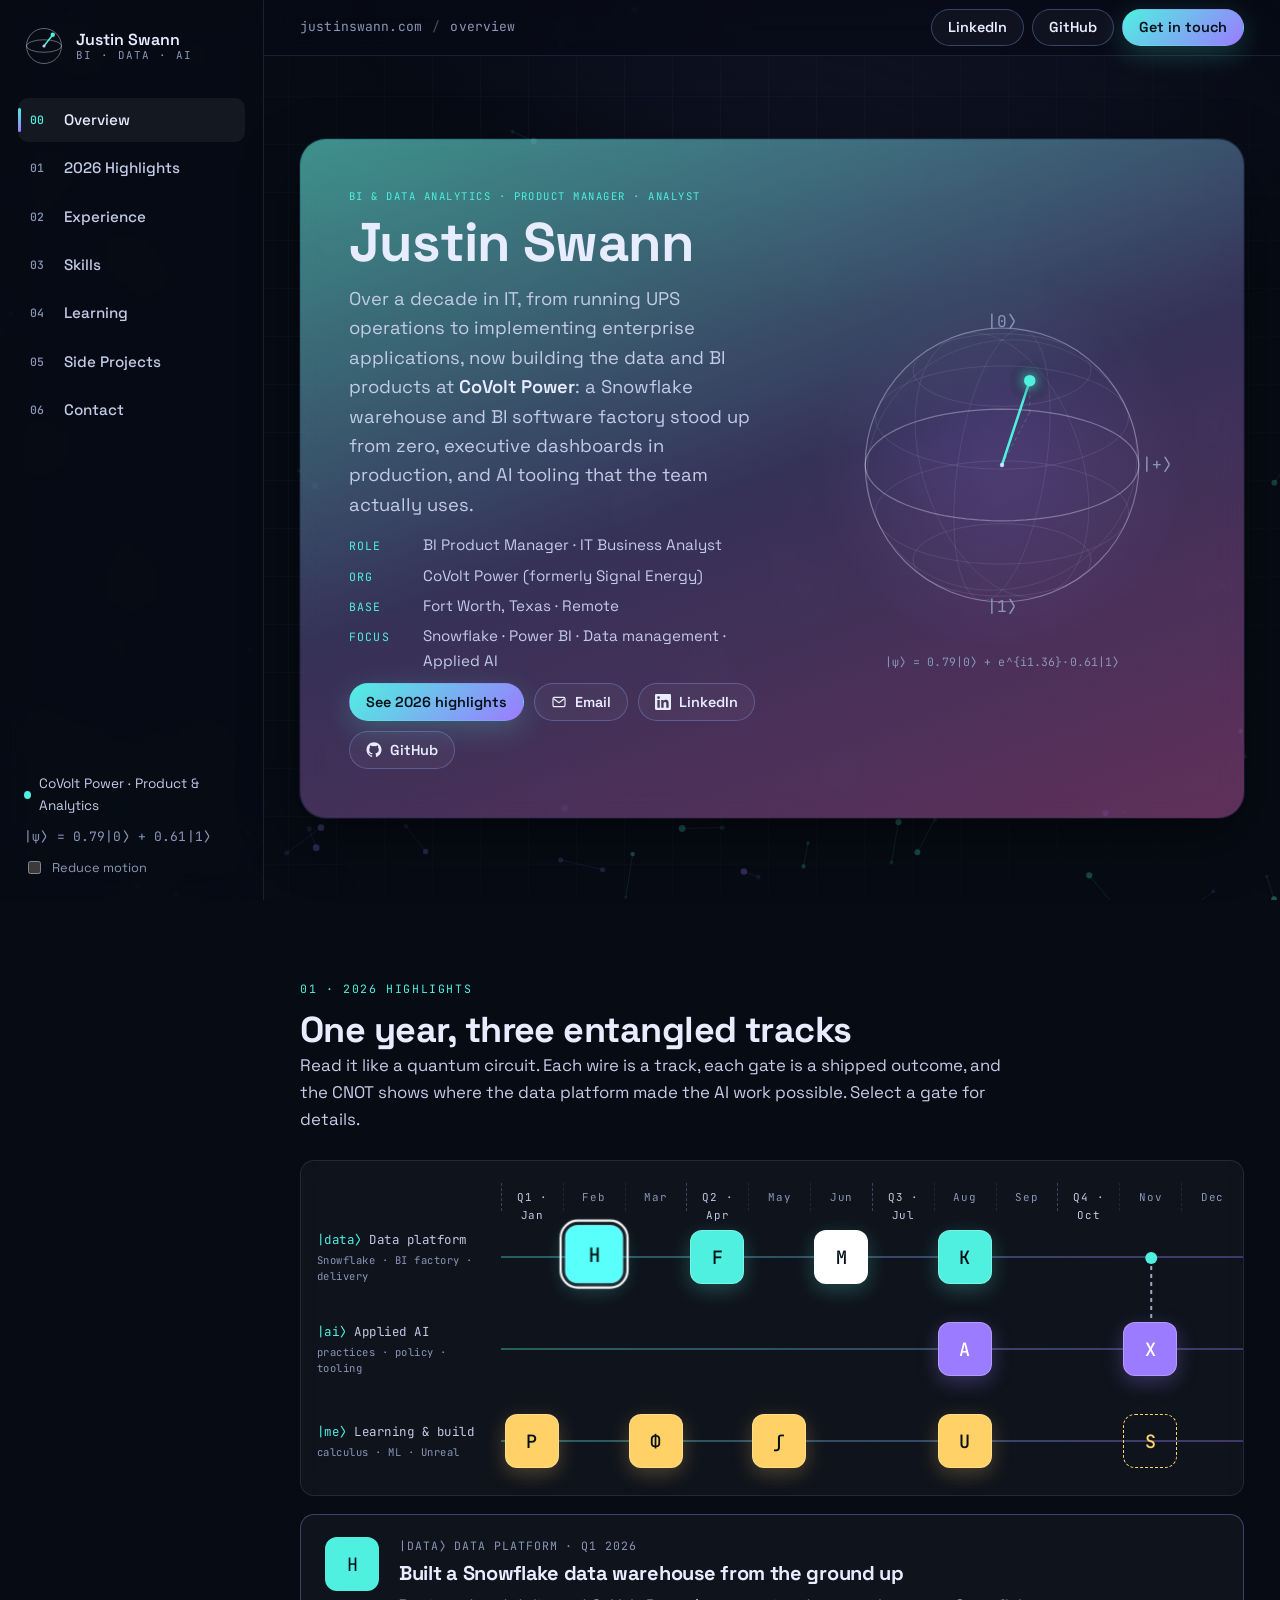
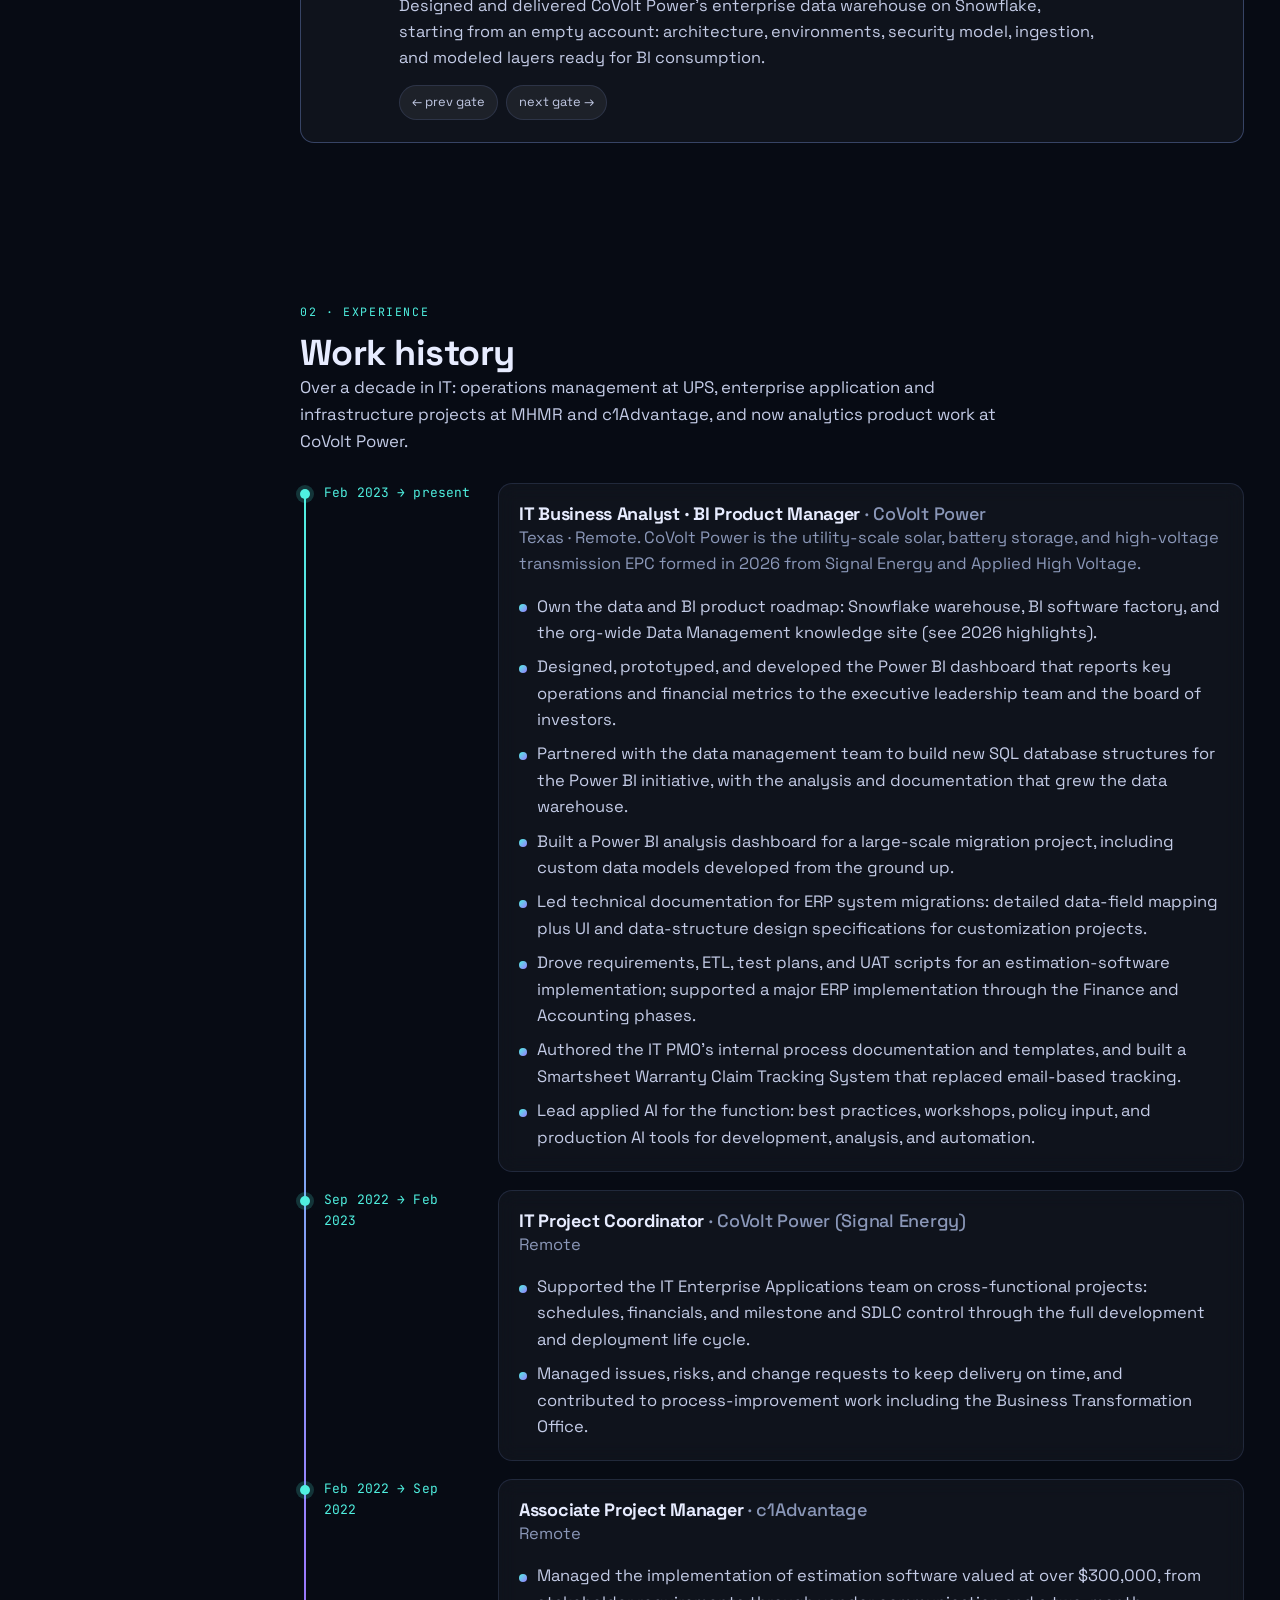
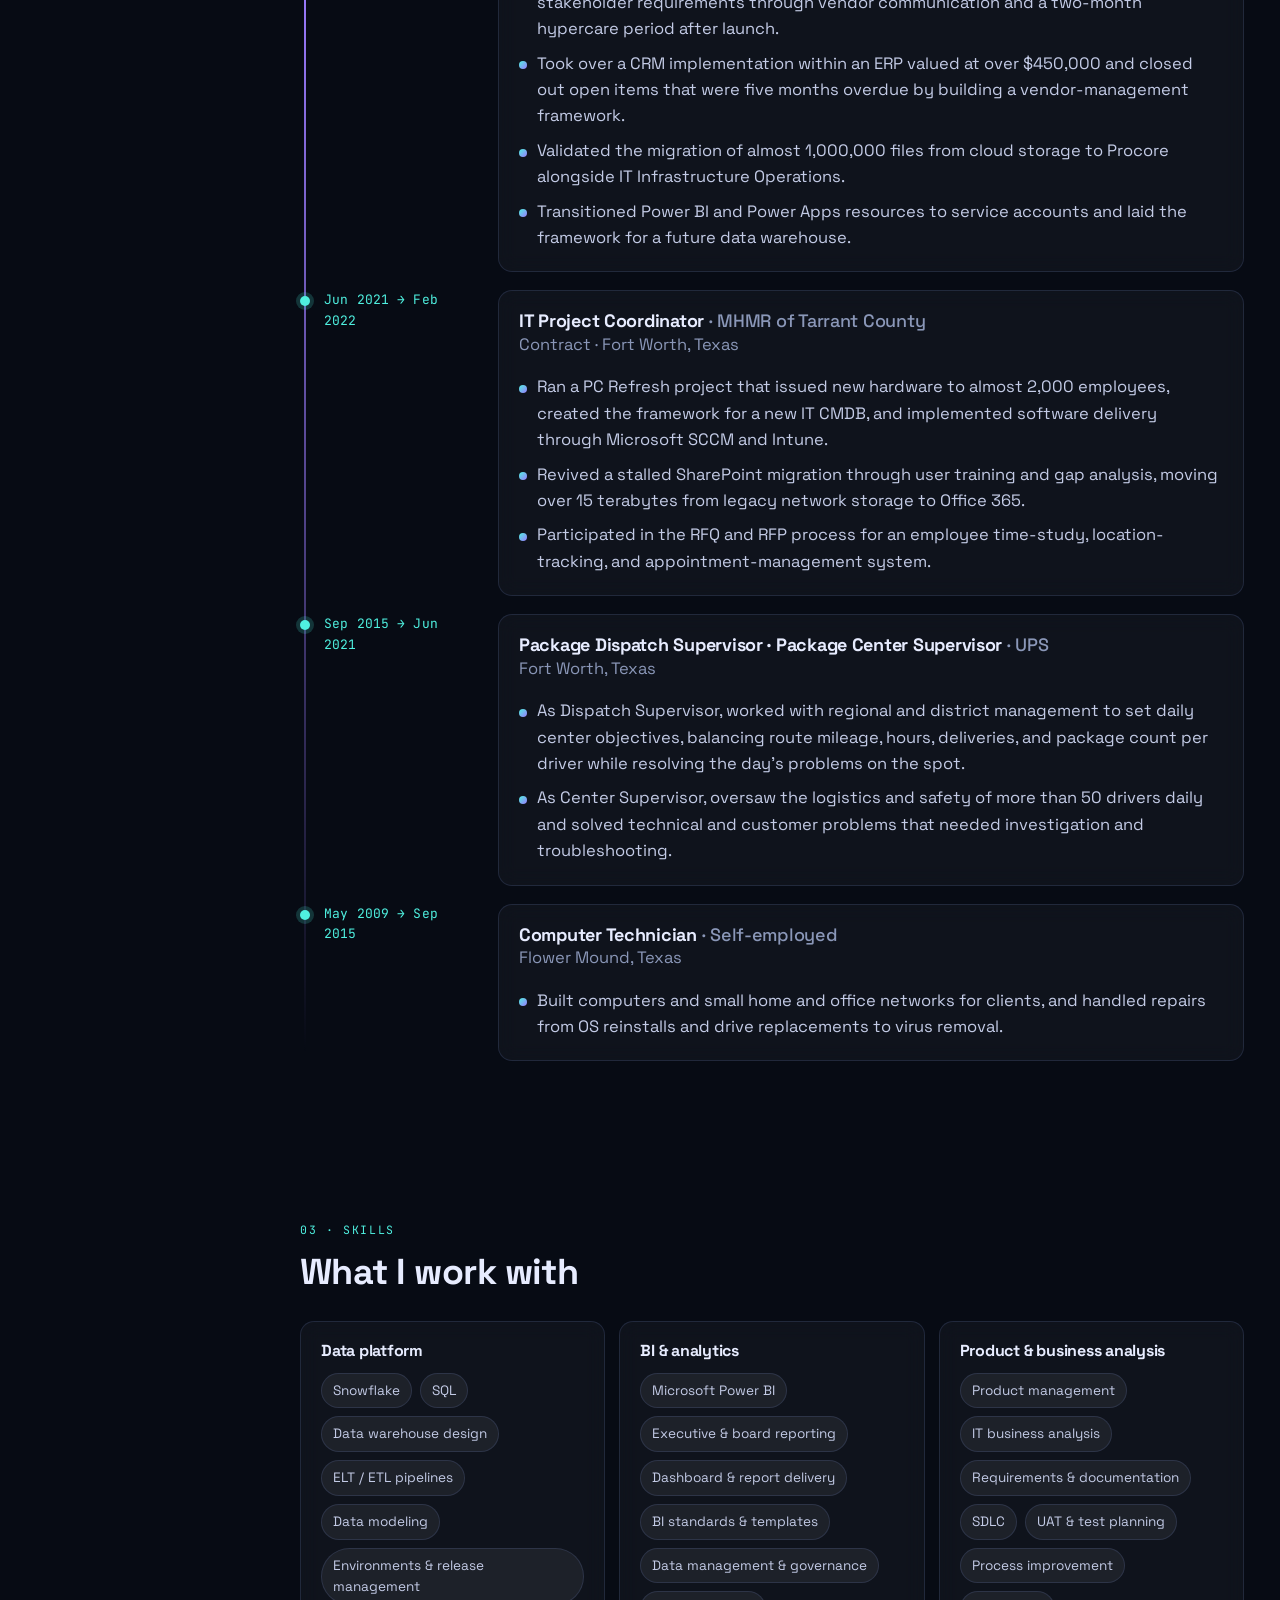
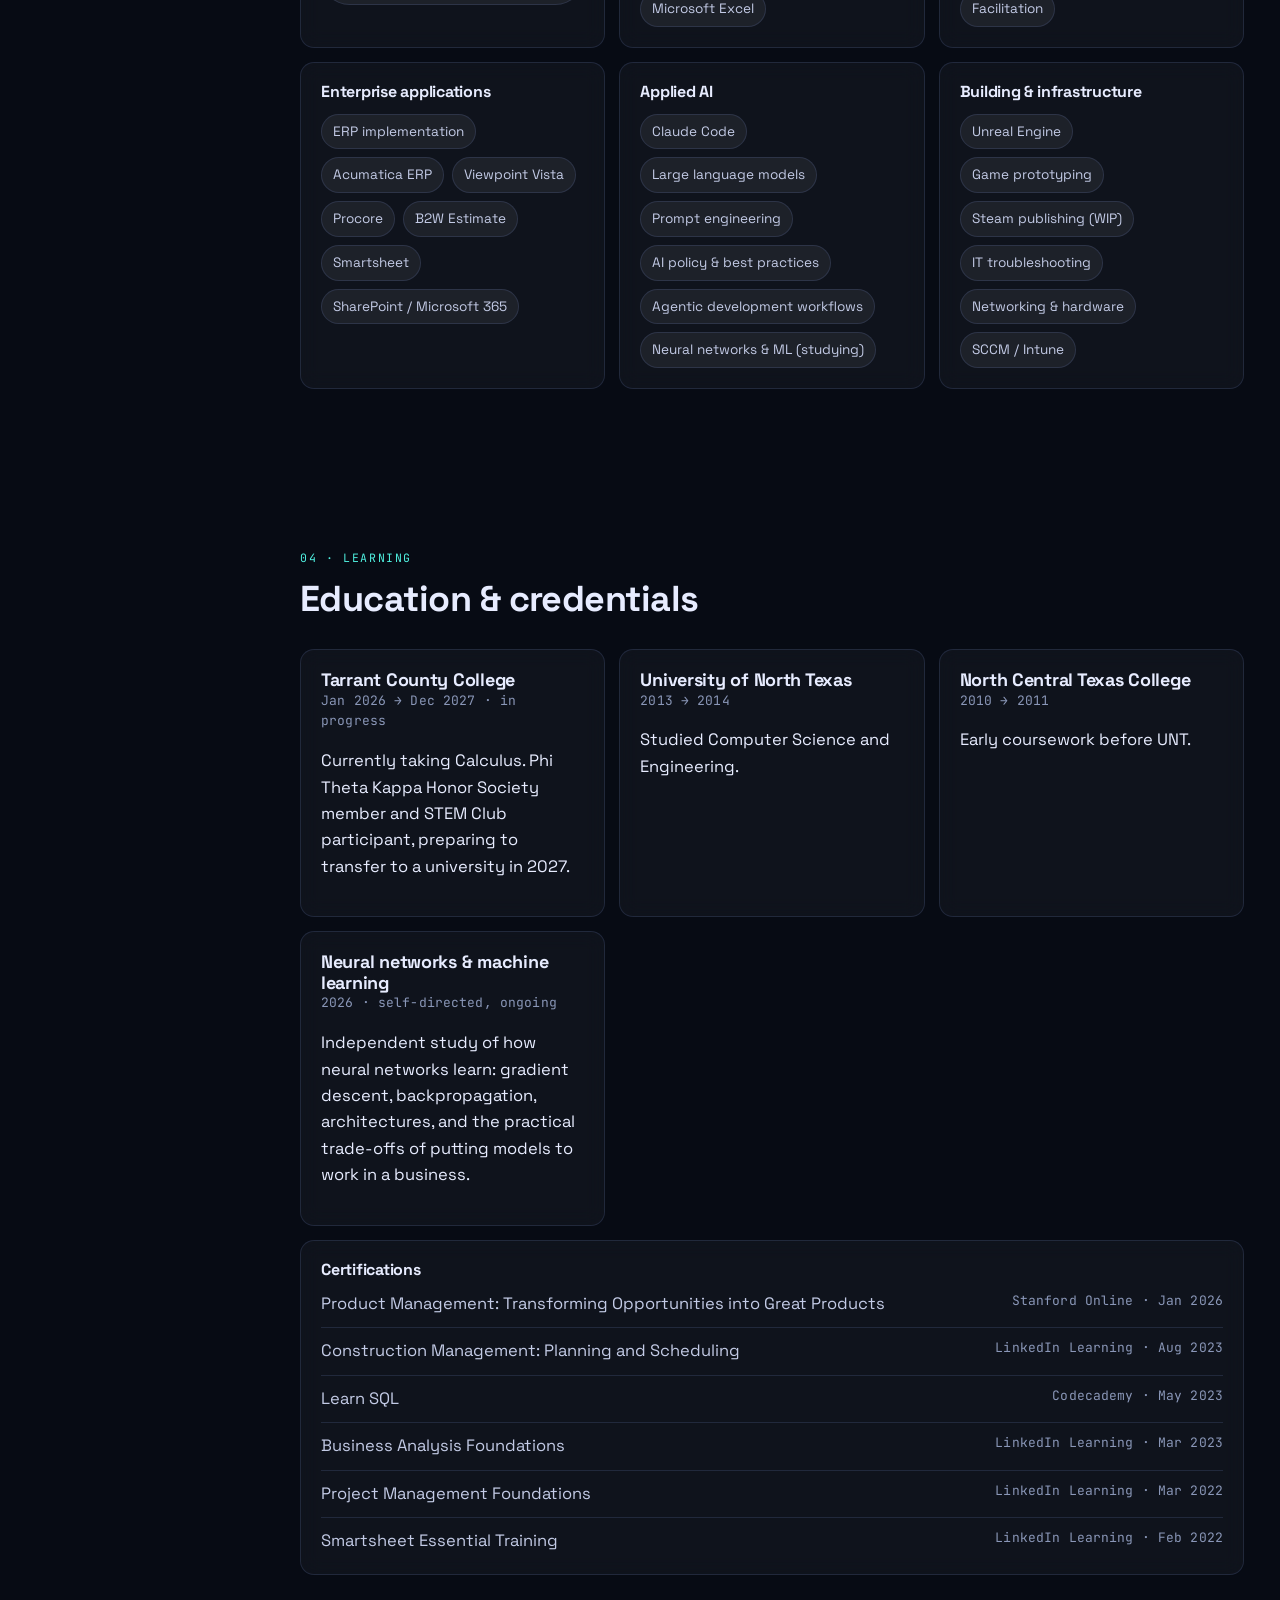
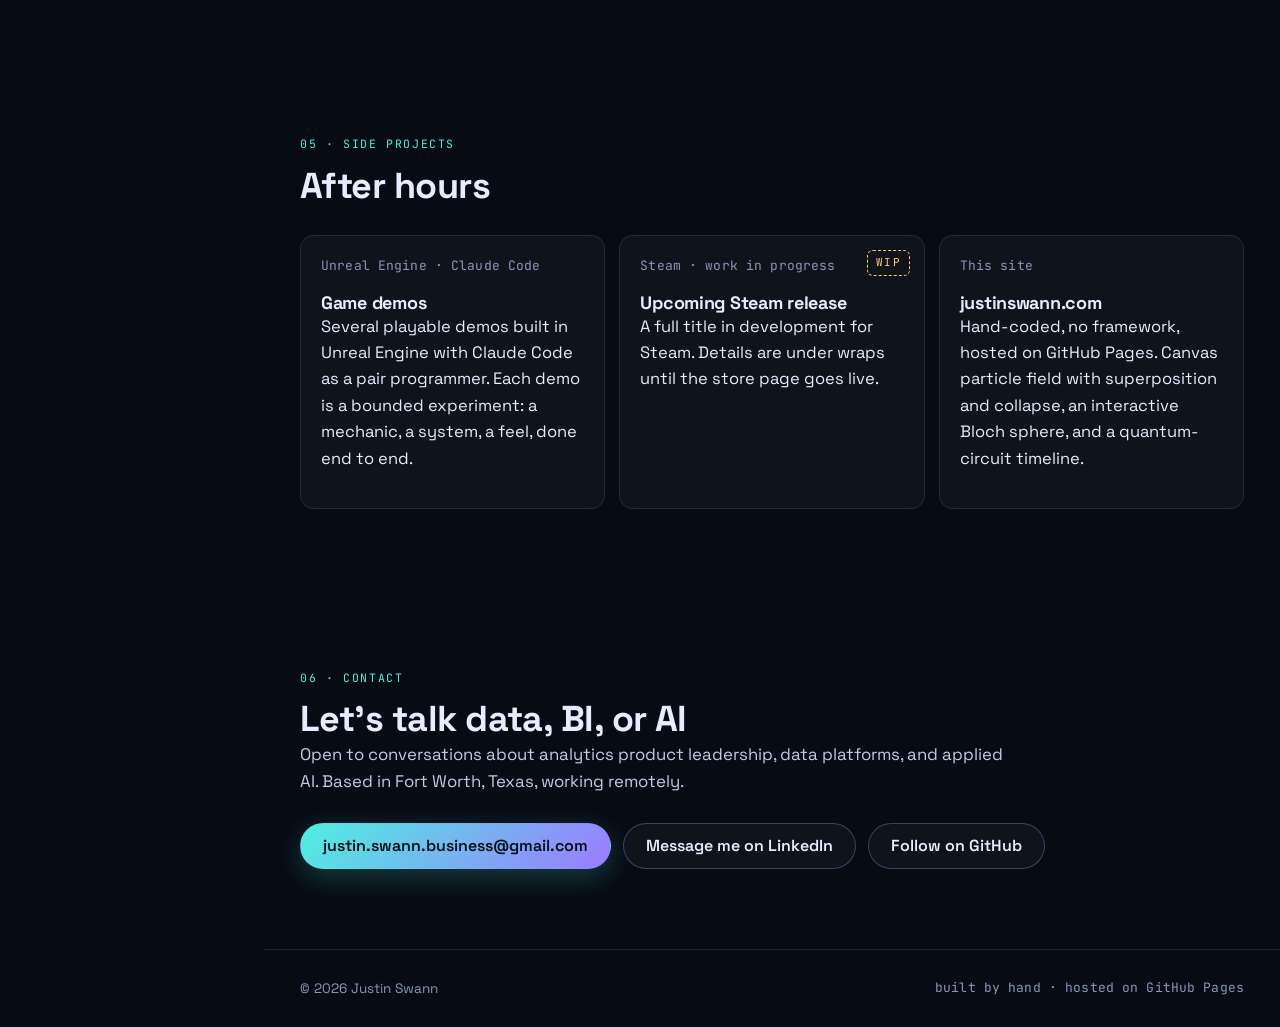
==== commit c5c810b4: "Use relative asset paths and defer CNAME until DNS is ready Relative paths let the site run from the" ====
--- a/index.html
+++ b/index.html
@@ -32,17 +32,17 @@
   <meta name="twitter:image" content="https://www.justinswann.com/assets/img/og-image.png">
 
   <!-- Icons -->
-  <link rel="icon" href="/assets/img/favicon.svg" type="image/svg+xml">
-  <link rel="icon" href="/assets/img/favicon-32.png" sizes="32x32" type="image/png">
-  <link rel="apple-touch-icon" href="/assets/img/apple-touch-icon.png">
-  <link rel="manifest" href="/site.webmanifest">
+  <link rel="icon" href="assets/img/favicon.svg" type="image/svg+xml">
+  <link rel="icon" href="assets/img/favicon-32.png" sizes="32x32" type="image/png">
+  <link rel="apple-touch-icon" href="assets/img/apple-touch-icon.png">
+  <link rel="manifest" href="site.webmanifest">
 
   <!-- Fonts -->
   <link rel="preconnect" href="https://fonts.googleapis.com">
   <link rel="preconnect" href="https://fonts.gstatic.com" crossorigin>
   <link rel="stylesheet" href="https://fonts.googleapis.com/css2?family=Space+Grotesk:wght@400;500;700&family=JetBrains+Mono:wght@400;500&display=swap">
 
-  <link rel="stylesheet" href="/assets/css/styles.css">
+  <link rel="stylesheet" href="assets/css/styles.css">
 
   <!-- Structured data -->
   <script type="application/ld+json">
@@ -508,9 +508,9 @@
     <a href="#contact" data-nav="contact" aria-label="Contact"><svg viewBox="0 0 24 24" aria-hidden="true"><rect x="3" y="5" width="18" height="14" rx="2" fill="none" stroke="currentColor" stroke-width="1.6"/><path d="m4 7 8 6 8-6" fill="none" stroke="currentColor" stroke-width="1.6" stroke-linejoin="round"/></svg><span>Contact</span></a>
   </nav>
 
-  <script src="/assets/js/quantum.js" defer></script>
-  <script src="/assets/js/bloch.js" defer></script>
-  <script src="/assets/js/circuit.js" defer></script>
-  <script src="/assets/js/main.js" defer></script>
+  <script src="assets/js/quantum.js" defer></script>
+  <script src="assets/js/bloch.js" defer></script>
+  <script src="assets/js/circuit.js" defer></script>
+  <script src="assets/js/main.js" defer></script>
 </body>
 </html>
